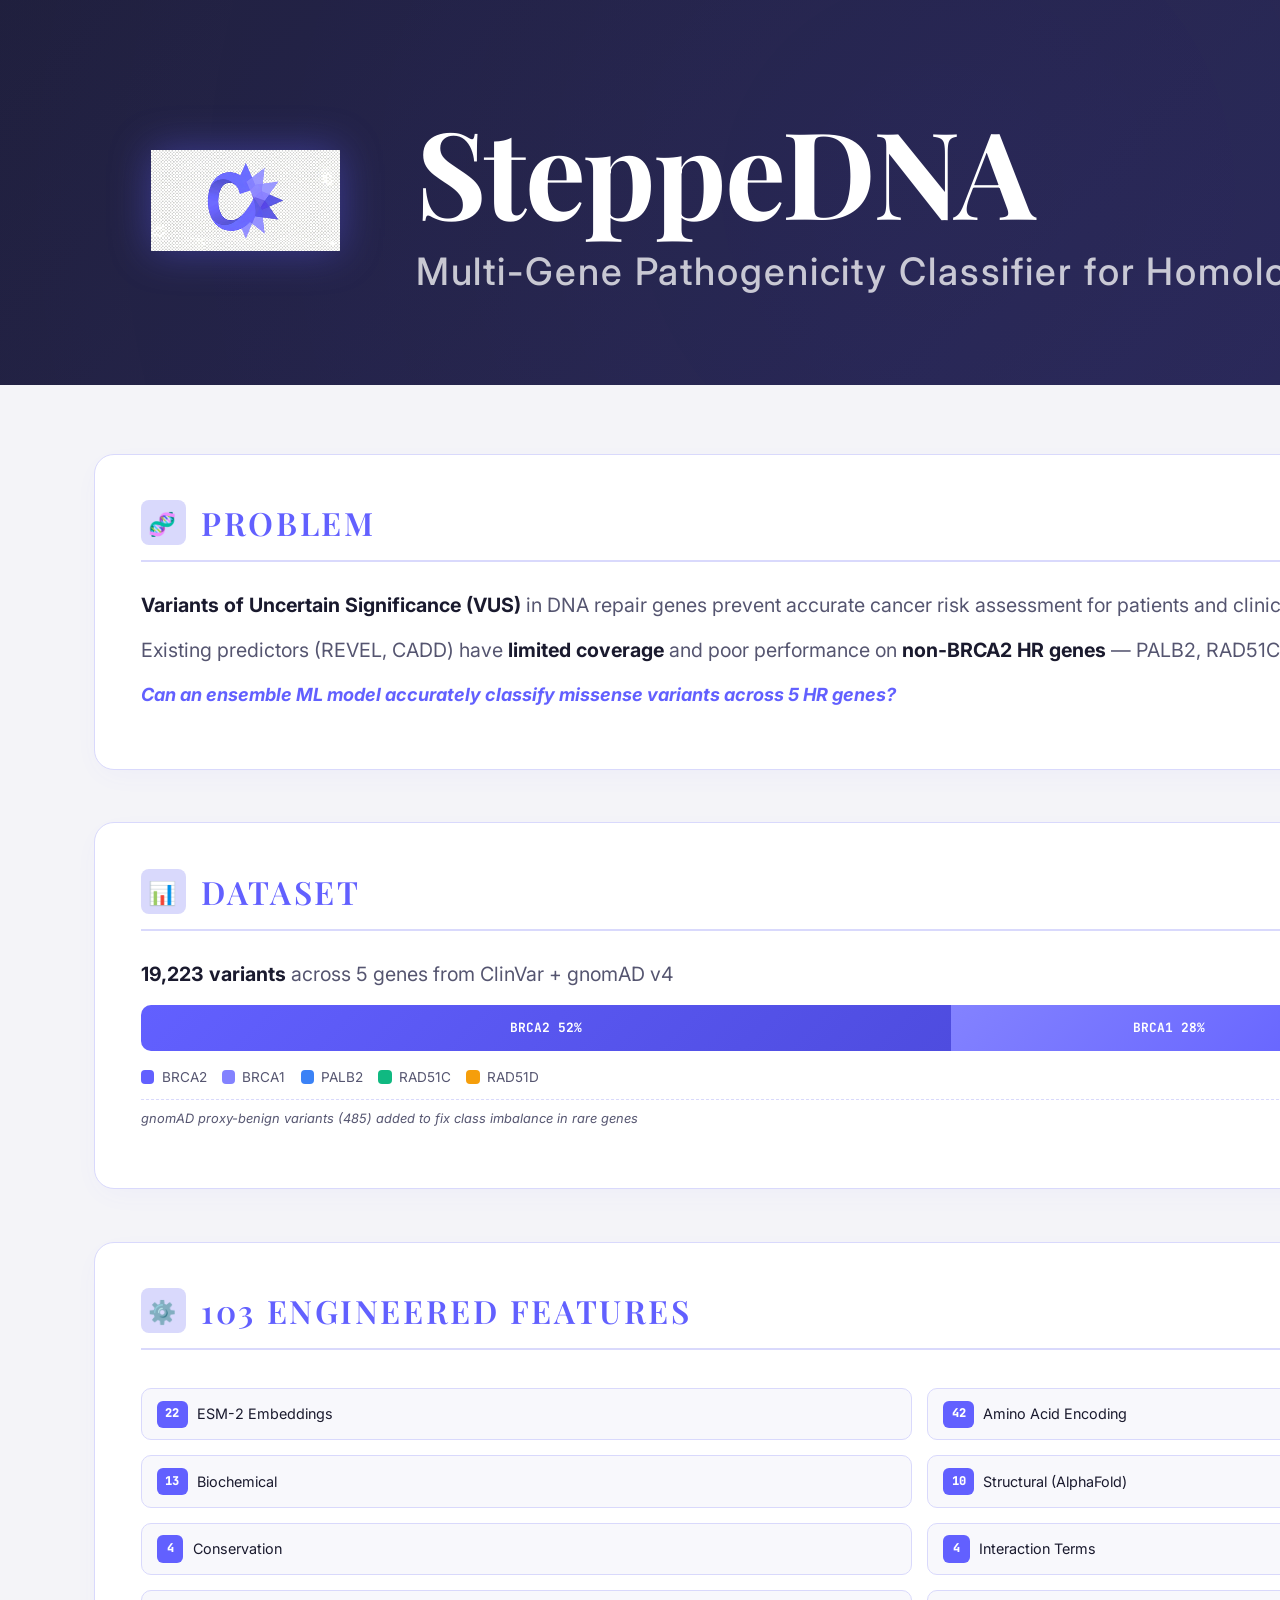
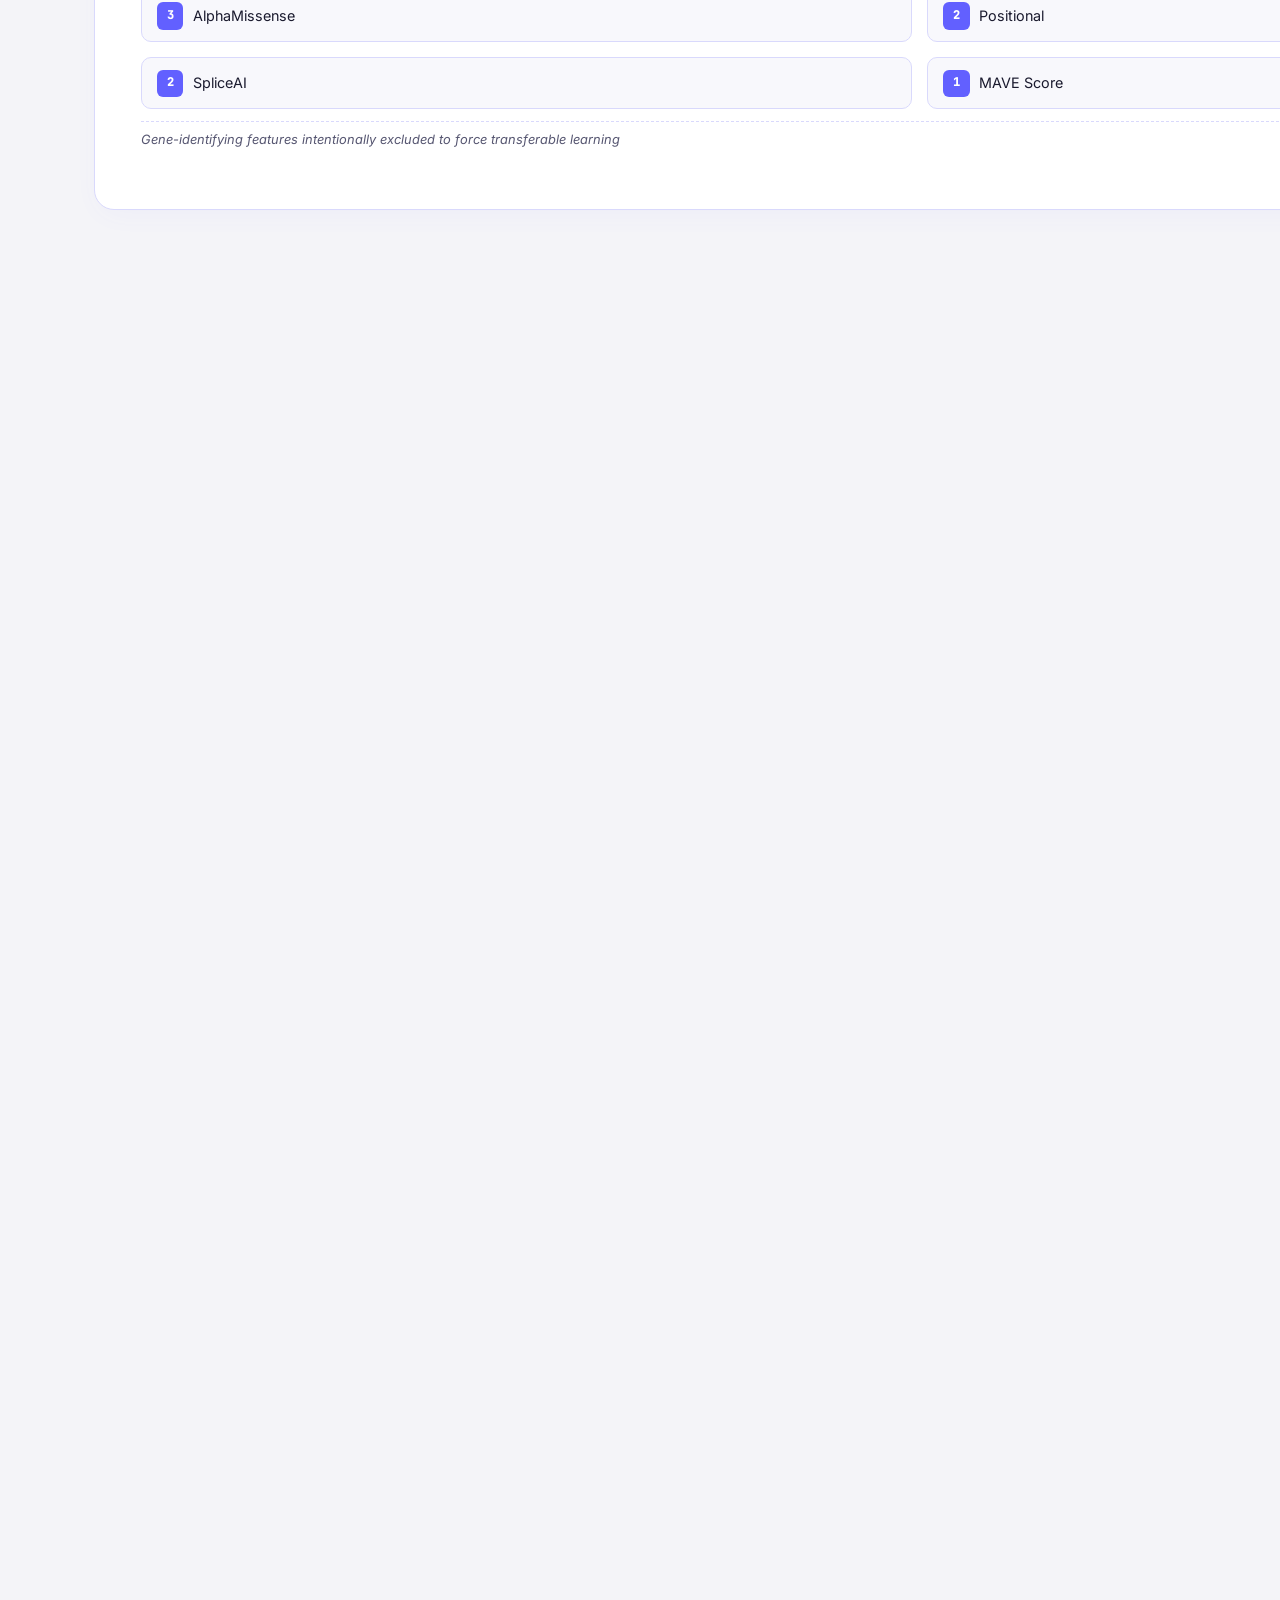
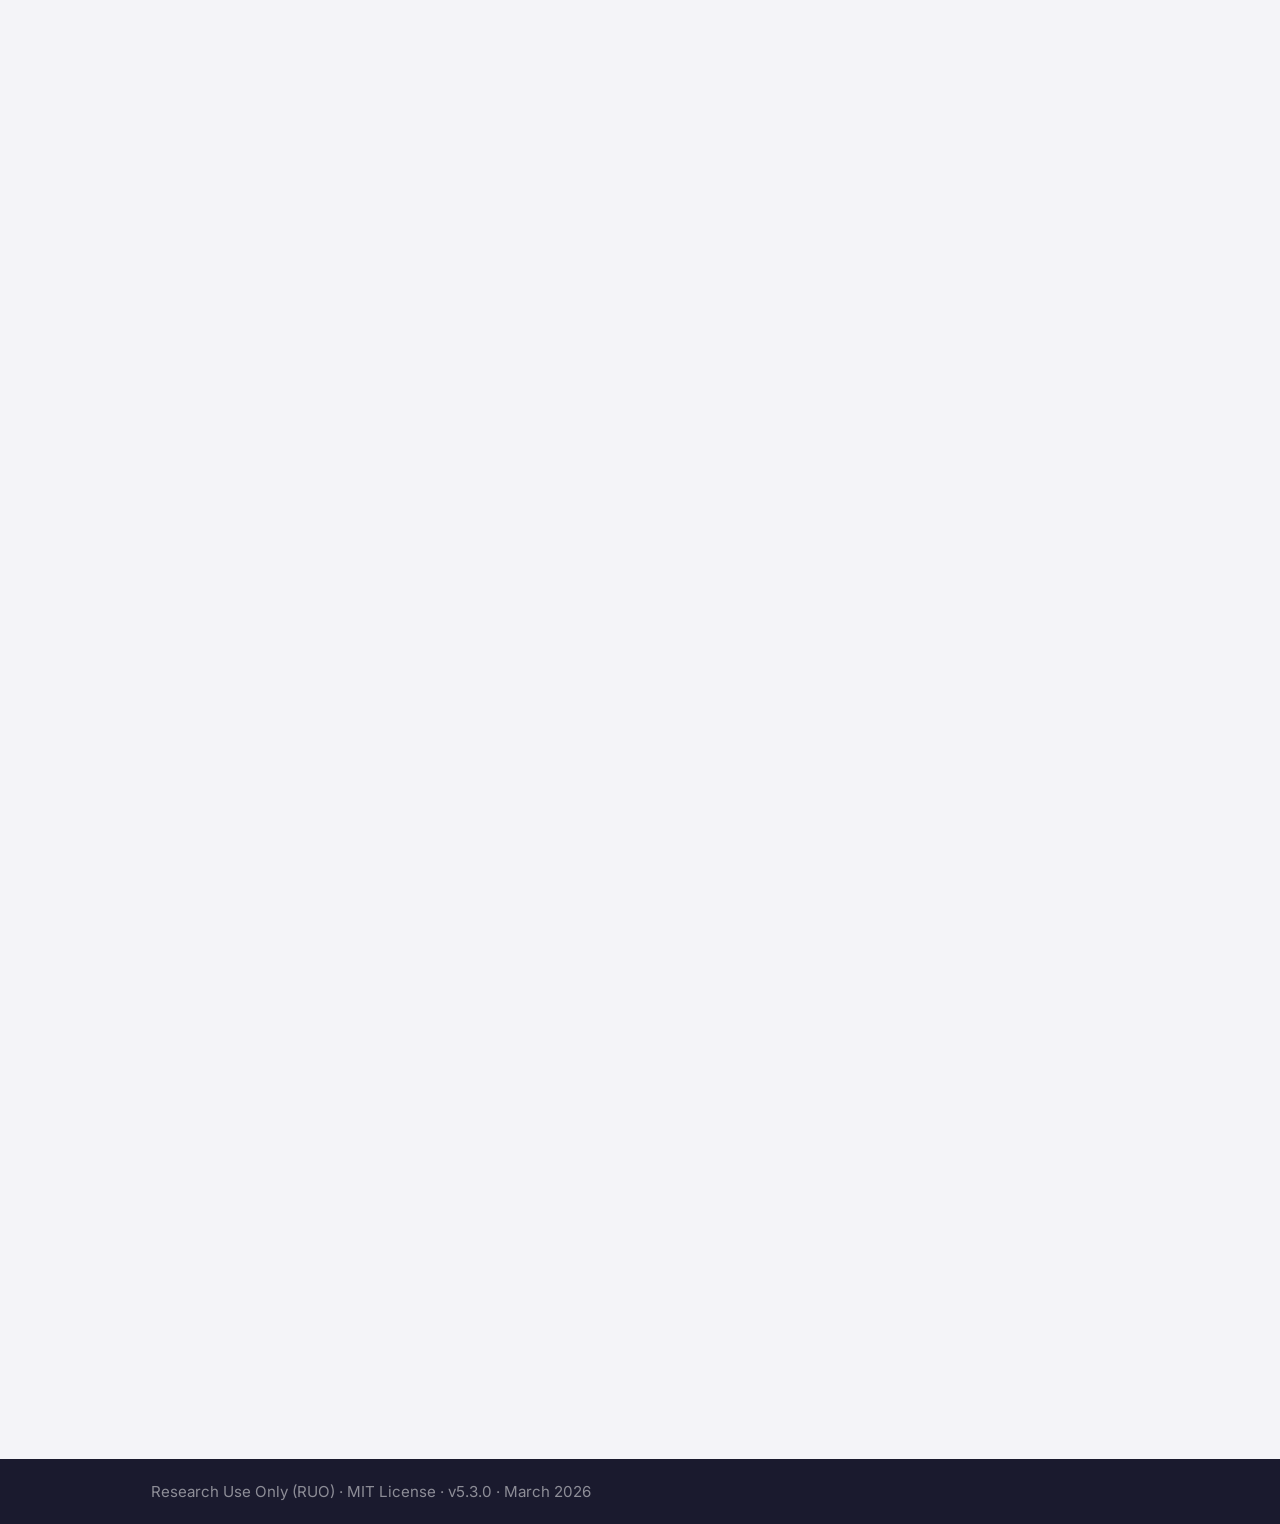
==== poster.html @ eaa63366 "Add Infomatrix Asia research poster (165×125cm) Visual-first HTML poster matching SteppeDNA frontend" ====
<!DOCTYPE html>
<html lang="en">
<head>
<meta charset="UTF-8">
<meta name="viewport" content="width=device-width, initial-scale=1.0">
<title>SteppeDNA — Research Poster</title>
<link href="https://fonts.googleapis.com/css2?family=Inter:wght@400;500;600;700;800&family=Playfair+Display:wght@400;600;700&family=JetBrains+Mono:wght@400;500;600&display=swap" rel="stylesheet">
<style>
  @page {
    size: 165cm 125cm;
    margin: 0;
  }

  * {
    margin: 0;
    padding: 0;
    box-sizing: border-box;
  }

  :root {
    --primary: #6260FF;
    --primary-dark: #4e4cdf;
    --primary-glow: rgba(98, 96, 255, 0.15);
    --text-dark: #1a1a2e;
    --text-body: #555570;
    --bg: #f4f4f8;
    --card-bg: #ffffff;
    --border: #d9d9fc;
    --secondary: #d9d9fc;
    --success: #10B981;
    --danger: #EF4444;
    --warning: #F59E0B;
    --info: #3B82F6;
    --radius: 20px;
  }

  body {
    font-family: 'Inter', -apple-system, BlinkMacSystemFont, sans-serif;
    background: var(--bg);
    color: var(--text-dark);
    width: 165cm;
    height: 125cm;
    overflow: hidden;
    display: flex;
    flex-direction: column;
  }

  /* ─── HEADER BANNER ─── */
  .header {
    background: linear-gradient(135deg, #1a1a2e 0%, #2a2855 40%, #3d3a8a 70%, #6260FF 100%);
    padding: 2.8cm 4cm 2.4cm 4cm;
    display: flex;
    align-items: center;
    justify-content: space-between;
    position: relative;
    overflow: hidden;
    flex-shrink: 0;
  }

  .header::before {
    content: '';
    position: absolute;
    top: 0; left: 0; right: 0; bottom: 0;
    background: radial-gradient(circle at 15% 50%, rgba(98, 96, 255, 0.12) 0%, transparent 50%),
                radial-gradient(circle at 85% 30%, rgba(98, 96, 255, 0.08) 0%, transparent 40%);
  }

  /* DNA helix decorative strands */
  .header::after {
    content: '';
    position: absolute;
    top: -2cm;
    right: 6cm;
    width: 40cm;
    height: 20cm;
    background:
      radial-gradient(ellipse 3cm 0.4cm at 50% 50%, rgba(255,255,255,0.04) 0%, transparent 100%),
      radial-gradient(ellipse 2cm 0.3cm at 30% 40%, rgba(255,255,255,0.03) 0%, transparent 100%),
      radial-gradient(ellipse 2.5cm 0.35cm at 70% 60%, rgba(255,255,255,0.03) 0%, transparent 100%);
  }

  .header-left {
    display: flex;
    align-items: center;
    gap: 2cm;
    position: relative;
    z-index: 1;
  }

  .logo-container {
    width: 5cm;
    height: 5cm;
    flex-shrink: 0;
    display: flex;
    align-items: center;
    justify-content: center;
  }

  .logo-container img {
    width: 100%;
    height: 100%;
    object-fit: contain;
    filter: brightness(1.1) drop-shadow(0 0 20px rgba(98, 96, 255, 0.4));
  }

  .header-title h1 {
    font-family: 'Playfair Display', serif;
    font-size: 3.2cm;
    font-weight: 700;
    color: #ffffff;
    line-height: 1.05;
    letter-spacing: -0.02em;
  }

  .header-subtitle {
    font-size: 1cm;
    color: rgba(255, 255, 255, 0.75);
    font-weight: 500;
    margin-top: 0.4cm;
    letter-spacing: 0.05em;
  }

  .header-right {
    position: relative;
    z-index: 1;
    text-align: right;
    flex-shrink: 0;
  }

  .author-name {
    font-family: 'Inter', sans-serif;
    font-size: 1cm;
    font-weight: 700;
    color: #ffffff;
  }

  .author-affiliation {
    font-size: 0.7cm;
    color: rgba(255, 255, 255, 0.6);
    font-weight: 400;
    margin-top: 0.2cm;
  }

  .competition-badge {
    display: inline-block;
    margin-top: 0.6cm;
    padding: 0.3cm 0.8cm;
    background: rgba(255, 255, 255, 0.12);
    border: 1px solid rgba(255, 255, 255, 0.2);
    border-radius: 99px;
    font-size: 0.6cm;
    font-weight: 600;
    color: rgba(255, 255, 255, 0.85);
    letter-spacing: 0.1em;
    text-transform: uppercase;
  }

  /* ─── MAIN CONTENT GRID ─── */
  .content {
    flex: 1;
    padding: 1.8cm 2.5cm 1.8cm 2.5cm;
    display: grid;
    grid-template-columns: 1fr 1.6fr 1fr;
    grid-template-rows: auto 1fr;
    gap: 1.4cm;
    min-height: 0;
  }

  /* ─── CARDS ─── */
  .card {
    background: var(--card-bg);
    border-radius: var(--radius);
    border: 1px solid var(--border);
    padding: 1.2cm;
    box-shadow: 0 8px 30px -8px rgba(98, 96, 255, 0.06);
    display: flex;
    flex-direction: column;
  }

  .card-title {
    font-family: 'Playfair Display', serif;
    font-size: 0.85cm;
    font-weight: 600;
    color: var(--primary);
    text-transform: uppercase;
    letter-spacing: 0.08em;
    margin-bottom: 0.7cm;
    padding-bottom: 0.4cm;
    border-bottom: 2px solid var(--secondary);
    display: flex;
    align-items: center;
    gap: 0.4cm;
  }

  .card-title .icon {
    width: 1.2cm;
    height: 1.2cm;
    background: var(--secondary);
    border-radius: 8px;
    display: flex;
    align-items: center;
    justify-content: center;
    font-size: 0.6cm;
    flex-shrink: 0;
  }

  .card-body {
    font-size: 0.52cm;
    line-height: 1.65;
    color: var(--text-body);
    flex: 1;
  }

  .card-body p {
    margin-bottom: 0.35cm;
  }

  .card-body strong {
    color: var(--text-dark);
    font-weight: 700;
  }

  .card-body ul {
    list-style: none;
    padding: 0;
  }

  .card-body ul li {
    padding-left: 0.6cm;
    position: relative;
    margin-bottom: 0.2cm;
  }

  .card-body ul li::before {
    content: '';
    position: absolute;
    left: 0;
    top: 0.22cm;
    width: 0.2cm;
    height: 0.2cm;
    background: var(--primary);
    border-radius: 50%;
  }

  /* ─── LEFT COLUMN ─── */
  .col-left {
    display: flex;
    flex-direction: column;
    gap: 1.4cm;
  }

  /* ─── CENTER COLUMN ─── */
  .col-center {
    display: flex;
    flex-direction: column;
    gap: 1.4cm;
  }

  /* ─── RIGHT COLUMN ─── */
  .col-right {
    display: flex;
    flex-direction: column;
    gap: 1.4cm;
  }

  /* ─── PIPELINE DIAGRAM ─── */
  .pipeline {
    display: flex;
    align-items: center;
    justify-content: center;
    gap: 0.3cm;
    padding: 0.6cm 0;
  }

  .pipeline-step {
    background: linear-gradient(135deg, var(--primary) 0%, var(--primary-dark) 100%);
    color: #fff;
    border-radius: 14px;
    padding: 0.5cm 0.6cm;
    text-align: center;
    font-size: 0.42cm;
    font-weight: 700;
    min-width: 3.5cm;
    box-shadow: 0 6px 18px rgba(98, 96, 255, 0.25);
  }

  .pipeline-step small {
    display: block;
    font-size: 0.32cm;
    font-weight: 400;
    opacity: 0.8;
    margin-top: 0.1cm;
  }

  .pipeline-arrow {
    font-size: 0.8cm;
    color: var(--primary);
    font-weight: 300;
  }

  /* ─── FEATURE CATEGORIES VISUAL ─── */
  .feature-grid {
    display: grid;
    grid-template-columns: 1fr 1fr;
    gap: 0.4cm;
    margin-top: 0.3cm;
  }

  .feature-chip {
    background: #f8f8fc;
    border: 1px solid var(--border);
    border-radius: 10px;
    padding: 0.3cm 0.4cm;
    font-size: 0.38cm;
    color: var(--text-dark);
    display: flex;
    align-items: center;
    gap: 0.25cm;
  }

  .feature-chip .feat-count {
    background: var(--primary);
    color: #fff;
    font-weight: 800;
    font-size: 0.32cm;
    padding: 0.1cm 0.22cm;
    border-radius: 6px;
    min-width: 0.7cm;
    text-align: center;
    font-family: 'JetBrains Mono', monospace;
  }

  /* ─── BAR CHARTS ─── */
  .bar-chart {
    display: flex;
    flex-direction: column;
    gap: 0.35cm;
  }

  .bar-row {
    display: flex;
    align-items: center;
    gap: 0.3cm;
  }

  .bar-label {
    font-family: 'JetBrains Mono', monospace;
    font-size: 0.38cm;
    font-weight: 600;
    color: var(--text-dark);
    min-width: 2.5cm;
    text-align: right;
  }

  .bar-track {
    flex: 1;
    height: 0.7cm;
    background: #f0f0f5;
    border-radius: 8px;
    overflow: hidden;
    position: relative;
  }

  .bar-fill {
    height: 100%;
    border-radius: 8px;
    display: flex;
    align-items: center;
    justify-content: flex-end;
    padding-right: 0.3cm;
    font-family: 'JetBrains Mono', monospace;
    font-size: 0.35cm;
    font-weight: 800;
    color: #fff;
    transition: width 0.5s ease;
  }

  .bar-fill.primary { background: linear-gradient(90deg, var(--primary) 0%, #8382ff 100%); }
  .bar-fill.success { background: linear-gradient(90deg, #059669 0%, var(--success) 100%); }
  .bar-fill.danger { background: linear-gradient(90deg, #DC2626 0%, var(--danger) 100%); }
  .bar-fill.warning { background: linear-gradient(90deg, #D97706 0%, var(--warning) 100%); }
  .bar-fill.info { background: linear-gradient(90deg, #2563EB 0%, var(--info) 100%); }
  .bar-fill.gray { background: linear-gradient(90deg, #6b7280 0%, #9ca3af 100%); }

  /* ─── METRIC HIGHLIGHT BOXES ─── */
  .metrics-row {
    display: grid;
    grid-template-columns: repeat(3, 1fr);
    gap: 0.5cm;
    margin: 0.4cm 0;
  }

  .metric-box {
    background: #f8f8fc;
    border: 1.5px solid var(--border);
    border-radius: 14px;
    padding: 0.5cm;
    text-align: center;
  }

  .metric-value {
    font-family: 'JetBrains Mono', monospace;
    font-size: 0.85cm;
    font-weight: 800;
    color: var(--primary);
    line-height: 1.1;
  }

  .metric-value.success { color: var(--success); }
  .metric-value.danger { color: var(--danger); }

  .metric-label {
    font-size: 0.32cm;
    color: var(--text-body);
    font-weight: 600;
    margin-top: 0.12cm;
    text-transform: uppercase;
    letter-spacing: 0.05em;
  }

  /* ─── GENE TABLE ─── */
  .gene-table {
    width: 100%;
    border-collapse: separate;
    border-spacing: 0;
    font-size: 0.4cm;
    margin-top: 0.3cm;
  }

  .gene-table th {
    background: var(--primary);
    color: #fff;
    font-weight: 700;
    padding: 0.3cm 0.35cm;
    text-align: left;
    font-size: 0.36cm;
    text-transform: uppercase;
    letter-spacing: 0.06em;
  }

  .gene-table th:first-child { border-radius: 10px 0 0 0; }
  .gene-table th:last-child { border-radius: 0 10px 0 0; }

  .gene-table td {
    padding: 0.28cm 0.35cm;
    border-bottom: 1px solid var(--border);
    font-family: 'JetBrains Mono', monospace;
    font-weight: 500;
  }

  .gene-table td:first-child {
    font-family: 'Inter', sans-serif;
    font-weight: 700;
    color: var(--text-dark);
    font-style: italic;
  }

  .gene-table tr:last-child td:first-child { border-radius: 0 0 0 10px; }
  .gene-table tr:last-child td:last-child { border-radius: 0 0 10px 0; }

  .gene-table tr:nth-child(even) td {
    background: #fafaff;
  }

  /* Tier badges */
  .tier {
    display: inline-block;
    padding: 0.08cm 0.3cm;
    border-radius: 6px;
    font-size: 0.32cm;
    font-weight: 700;
    font-family: 'Inter', sans-serif;
  }

  .tier.high { background: #D1FAE5; color: #065F46; }
  .tier.moderate { background: #FEF3C7; color: #92400E; }
  .tier.low { background: #FEE2E2; color: #991B1B; }

  /* ─── DATASET VISUAL ─── */
  .dataset-bar {
    display: flex;
    height: 1.2cm;
    border-radius: 10px;
    overflow: hidden;
    margin: 0.4cm 0;
    box-shadow: inset 0 2px 4px rgba(0,0,0,0.06);
  }

  .dataset-segment {
    display: flex;
    align-items: center;
    justify-content: center;
    color: #fff;
    font-family: 'JetBrains Mono', monospace;
    font-size: 0.34cm;
    font-weight: 700;
    position: relative;
    overflow: hidden;
  }

  .dataset-segment span {
    position: relative;
    z-index: 1;
  }

  .dataset-legend {
    display: flex;
    flex-wrap: wrap;
    gap: 0.4cm;
    margin-top: 0.3cm;
  }

  .legend-item {
    display: flex;
    align-items: center;
    gap: 0.2cm;
    font-size: 0.36cm;
    color: var(--text-body);
  }

  .legend-dot {
    width: 0.35cm;
    height: 0.35cm;
    border-radius: 4px;
    flex-shrink: 0;
  }

  /* ─── SOTA COMPARISON ─── */
  .sota-row {
    display: flex;
    align-items: center;
    gap: 0.3cm;
    margin-bottom: 0.35cm;
  }

  .sota-name {
    font-weight: 700;
    font-size: 0.4cm;
    min-width: 3cm;
    color: var(--text-dark);
  }

  .sota-bar-track {
    flex: 1;
    height: 0.8cm;
    background: #f0f0f5;
    border-radius: 8px;
    overflow: hidden;
  }

  .sota-bar-fill {
    height: 100%;
    border-radius: 8px;
    display: flex;
    align-items: center;
    justify-content: flex-end;
    padding-right: 0.3cm;
    font-family: 'JetBrains Mono', monospace;
    font-size: 0.36cm;
    font-weight: 800;
    color: #fff;
  }

  /* ─── IMPACT ARROW BOXES ─── */
  .impact-grid {
    display: grid;
    grid-template-columns: 1fr 1fr;
    gap: 0.4cm;
    margin-top: 0.3cm;
  }

  .impact-box {
    background: #f8f8fc;
    border: 1px solid var(--border);
    border-radius: 12px;
    padding: 0.4cm;
    text-align: center;
  }

  .impact-gene {
    font-weight: 700;
    font-size: 0.4cm;
    color: var(--text-dark);
    font-style: italic;
  }

  .impact-values {
    display: flex;
    align-items: center;
    justify-content: center;
    gap: 0.2cm;
    margin-top: 0.15cm;
    font-family: 'JetBrains Mono', monospace;
    font-size: 0.38cm;
    font-weight: 700;
  }

  .impact-before { color: var(--danger); }
  .impact-arrow { color: var(--primary); font-size: 0.5cm; }
  .impact-after { color: var(--success); }
  .impact-delta {
    font-size: 0.3cm;
    color: var(--success);
    font-weight: 800;
  }

  /* ─── CONCLUSIONS & QR ─── */
  .conclusion-list {
    list-style: none;
    padding: 0;
  }

  .conclusion-list li {
    position: relative;
    padding-left: 0.8cm;
    margin-bottom: 0.35cm;
    font-size: 0.45cm;
    line-height: 1.55;
    color: var(--text-dark);
  }

  .conclusion-list li::before {
    content: attr(data-num);
    position: absolute;
    left: 0;
    top: 0;
    font-family: 'JetBrains Mono', monospace;
    font-weight: 800;
    font-size: 0.42cm;
    color: var(--primary);
  }

  /* ─── ENSEMBLE DIAGRAM ─── */
  .ensemble-visual {
    display: flex;
    flex-direction: column;
    align-items: center;
    gap: 0.4cm;
    padding: 0.5cm 0;
  }

  .ensemble-row {
    display: flex;
    align-items: center;
    gap: 0.5cm;
  }

  .model-box {
    border-radius: 14px;
    padding: 0.4cm 0.6cm;
    text-align: center;
    font-weight: 700;
    font-size: 0.42cm;
    box-shadow: 0 4px 12px rgba(0,0,0,0.08);
  }

  .model-box.xgb {
    background: linear-gradient(135deg, #6260FF 0%, #4e4cdf 100%);
    color: #fff;
  }

  .model-box.mlp {
    background: linear-gradient(135deg, #8382ff 0%, #6260FF 100%);
    color: #fff;
  }

  .model-box.calib {
    background: #fff;
    border: 2px solid var(--primary);
    color: var(--primary);
  }

  .model-box.output {
    background: linear-gradient(135deg, var(--success) 0%, #059669 100%);
    color: #fff;
    font-size: 0.45cm;
  }

  .weight-label {
    font-family: 'JetBrains Mono', monospace;
    font-size: 0.34cm;
    font-weight: 600;
    color: var(--text-body);
  }

  .merge-symbol {
    font-size: 0.6cm;
    color: var(--primary);
    font-weight: 300;
  }

  /* ─── FOOTER ─── */
  .footer {
    background: var(--text-dark);
    padding: 0.6cm 4cm;
    display: flex;
    align-items: center;
    justify-content: space-between;
    flex-shrink: 0;
  }

  .footer-text {
    color: rgba(255, 255, 255, 0.5);
    font-size: 0.4cm;
  }

  .footer-links {
    display: flex;
    gap: 1.5cm;
  }

  .footer-link {
    color: rgba(255, 255, 255, 0.65);
    font-size: 0.4cm;
    font-family: 'JetBrains Mono', monospace;
    font-weight: 500;
  }

  /* ─── SPANNING ─── */
  .span-full {
    grid-column: 1 / -1;
  }

  /* Highlight text */
  .highlight {
    color: var(--primary);
    font-weight: 700;
  }

  /* Inline badge */
  .badge {
    display: inline-block;
    padding: 0.05cm 0.25cm;
    border-radius: 6px;
    font-size: 0.34cm;
    font-weight: 700;
    font-family: 'JetBrains Mono', monospace;
  }
  .badge.pathogenic { background: #FEE2E2; color: #991B1B; }
  .badge.benign { background: #D1FAE5; color: #065F46; }

  /* Section divider */
  .section-note {
    font-size: 0.34cm;
    color: var(--text-body);
    font-style: italic;
    margin-top: 0.3cm;
    padding-top: 0.2cm;
    border-top: 1px dashed var(--border);
  }

  /* ─── PRINT STYLES ─── */
  @media print {
    body {
      -webkit-print-color-adjust: exact;
      print-color-adjust: exact;
    }
  }
</style>
</head>
<body>

<!-- ═══════════ HEADER ═══════════ -->
<div class="header">
  <div class="header-left">
    <div class="logo-container">
      <img src="frontend/logo.png" alt="SteppeDNA Logo">
    </div>
    <div class="header-title">
      <h1>SteppeDNA</h1>
      <div class="header-subtitle">Multi-Gene Pathogenicity Classifier for Homologous Recombination DNA Repair Genes</div>
    </div>
  </div>
  <div class="header-right">
    <div class="author-name">Elnar Abzhakhanov</div>
    <div class="author-affiliation">Kazakhstan</div>
    <div class="competition-badge">Infomatrix Asia 2026</div>
  </div>
</div>

<!-- ═══════════ CONTENT GRID ═══════════ -->
<div class="content">

  <!-- ─── LEFT COLUMN ─── -->
  <div class="col-left">

    <!-- PROBLEM -->
    <div class="card">
      <div class="card-title"><div class="icon">🧬</div> Problem</div>
      <div class="card-body">
        <p><strong>Variants of Uncertain Significance (VUS)</strong> in DNA repair genes prevent accurate cancer risk assessment for patients and clinicians.</p>
        <p>Existing predictors (REVEL, CADD) have <strong>limited coverage</strong> and poor performance on <strong>non-BRCA2 HR genes</strong> — PALB2, RAD51C, RAD51D.</p>
        <p style="margin-top:0.3cm; font-size:0.48cm; color: var(--primary); font-weight:700; font-style:italic;">Can an ensemble ML model accurately classify missense variants across 5 HR genes?</p>
      </div>
    </div>

    <!-- DATASET -->
    <div class="card">
      <div class="card-title"><div class="icon">📊</div> Dataset</div>
      <div class="card-body">
        <p><strong>19,223 variants</strong> across 5 genes from ClinVar + gnomAD v4</p>
        <div class="dataset-bar">
          <div class="dataset-segment" style="width:52%; background: linear-gradient(135deg, #6260FF, #4e4cdf);">
            <span>BRCA2 52%</span>
          </div>
          <div class="dataset-segment" style="width:28%; background: linear-gradient(135deg, #8382ff, #6260FF);">
            <span>BRCA1 28%</span>
          </div>
          <div class="dataset-segment" style="width:14%; background: linear-gradient(135deg, #3B82F6, #2563EB);">
            <span>PALB2</span>
          </div>
          <div class="dataset-segment" style="width:3.5%; background: linear-gradient(135deg, #10B981, #059669);">
          </div>
          <div class="dataset-segment" style="width:2.5%; background: linear-gradient(135deg, #F59E0B, #D97706);">
          </div>
        </div>
        <div class="dataset-legend">
          <div class="legend-item"><div class="legend-dot" style="background:#6260FF;"></div> BRCA2</div>
          <div class="legend-item"><div class="legend-dot" style="background:#8382ff;"></div> BRCA1</div>
          <div class="legend-item"><div class="legend-dot" style="background:#3B82F6;"></div> PALB2</div>
          <div class="legend-item"><div class="legend-dot" style="background:#10B981;"></div> RAD51C</div>
          <div class="legend-item"><div class="legend-dot" style="background:#F59E0B;"></div> RAD51D</div>
        </div>
        <p class="section-note">gnomAD proxy-benign variants (485) added to fix class imbalance in rare genes</p>
      </div>
    </div>

    <!-- 103 FEATURES -->
    <div class="card">
      <div class="card-title"><div class="icon">⚙️</div> 103 Engineered Features</div>
      <div class="card-body">
        <div class="feature-grid">
          <div class="feature-chip"><span class="feat-count">22</span> ESM-2 Embeddings</div>
          <div class="feature-chip"><span class="feat-count">42</span> Amino Acid Encoding</div>
          <div class="feature-chip"><span class="feat-count">13</span> Biochemical</div>
          <div class="feature-chip"><span class="feat-count">10</span> Structural (AlphaFold)</div>
          <div class="feature-chip"><span class="feat-count">4</span> Conservation</div>
          <div class="feature-chip"><span class="feat-count">4</span> Interaction Terms</div>
          <div class="feature-chip"><span class="feat-count">3</span> AlphaMissense</div>
          <div class="feature-chip"><span class="feat-count">2</span> Positional</div>
          <div class="feature-chip"><span class="feat-count">2</span> SpliceAI</div>
          <div class="feature-chip"><span class="feat-count">1</span> MAVE Score</div>
        </div>
        <p class="section-note">Gene-identifying features intentionally excluded to force transferable learning</p>
      </div>
    </div>

  </div>

  <!-- ─── CENTER COLUMN ─── -->
  <div class="col-center">

    <!-- METHODOLOGY PIPELINE -->
    <div class="card">
      <div class="card-title"><div class="icon">🔬</div> Methodology</div>
      <div class="card-body">
        <div class="pipeline">
          <div class="pipeline-step">ClinVar +<br>gnomAD<small>19,223 variants</small></div>
          <div class="pipeline-arrow">→</div>
          <div class="pipeline-step">Feature<br>Engineering<small>103 features</small></div>
          <div class="pipeline-arrow">→</div>
          <div class="pipeline-step">Ensemble<br>Model<small>XGB + MLP</small></div>
          <div class="pipeline-arrow">→</div>
          <div class="pipeline-step">Isotonic<br>Calibration<small>Probability</small></div>
          <div class="pipeline-arrow">→</div>
          <div class="pipeline-step" style="background: linear-gradient(135deg, var(--success), #059669);">Pathogenicity<br>Score<small>0.0 – 1.0</small></div>
        </div>

        <!-- Ensemble architecture -->
        <div class="ensemble-visual">
          <div class="ensemble-row">
            <div class="model-box xgb">XGBoost<br><span style="font-size:0.34cm; opacity:0.85;">Gradient Boosting</span></div>
            <div class="weight-label">60%</div>
            <div class="merge-symbol">+</div>
            <div class="weight-label">40%</div>
            <div class="model-box mlp">MLP Neural Net<br><span style="font-size:0.34cm; opacity:0.85;">Deep Learning</span></div>
          </div>
          <div style="font-size:0.5cm; color: var(--primary);">↓</div>
          <div class="ensemble-row">
            <div class="model-box calib">Isotonic Calibration</div>
            <div style="font-size:0.5cm; color: var(--primary);">→</div>
            <div class="model-box output">Calibrated Score</div>
          </div>
        </div>
        <p class="section-note">10-fold stratified cross-validation (gene × label stratified) · SMOTE oversampling · Early stopping</p>
      </div>
    </div>

    <!-- RESULTS: Overall Performance -->
    <div class="card">
      <div class="card-title"><div class="icon">📈</div> Results</div>
      <div class="card-body">
        <div class="metrics-row">
          <div class="metric-box">
            <div class="metric-value">0.978</div>
            <div class="metric-label">ROC-AUC</div>
          </div>
          <div class="metric-box">
            <div class="metric-value">0.881</div>
            <div class="metric-label">MCC</div>
          </div>
          <div class="metric-box">
            <div class="metric-value success">95.7%</div>
            <div class="metric-label">Sensitivity</div>
          </div>
        </div>

        <!-- Per-gene table -->
        <table class="gene-table">
          <thead>
            <tr>
              <th>Gene</th>
              <th>Test n</th>
              <th>ROC-AUC</th>
              <th>MCC</th>
              <th>Bal. Acc.</th>
              <th>Tier</th>
            </tr>
          </thead>
          <tbody>
            <tr>
              <td>BRCA2</td>
              <td>2,017</td>
              <td>0.983</td>
              <td>0.891</td>
              <td>96.9%</td>
              <td><span class="tier high">High</span></td>
            </tr>
            <tr>
              <td>RAD51D</td>
              <td>82</td>
              <td>0.804</td>
              <td>0.437</td>
              <td>72.0%</td>
              <td><span class="tier moderate">Moderate</span></td>
            </tr>
            <tr>
              <td>RAD51C</td>
              <td>135</td>
              <td>0.743</td>
              <td>0.403</td>
              <td>70.6%</td>
              <td><span class="tier moderate">Moderate</span></td>
            </tr>
            <tr>
              <td>BRCA1</td>
              <td>1,087</td>
              <td>0.706</td>
              <td>0.312</td>
              <td>66.0%</td>
              <td><span class="tier low">Low</span></td>
            </tr>
            <tr>
              <td>PALB2</td>
              <td>524</td>
              <td>0.641</td>
              <td>0.346</td>
              <td>65.1%</td>
              <td><span class="tier low">Low</span></td>
            </tr>
          </tbody>
        </table>
        <p class="section-note">10-Fold CV AUC: 0.9797 ± 0.0031 · Macro-average AUC: 0.775 · Test set n = 3,845</p>
      </div>
    </div>

  </div>

  <!-- ─── RIGHT COLUMN ─── -->
  <div class="col-right">

    <!-- SOTA COMPARISON -->
    <div class="card">
      <div class="card-title"><div class="icon">🏆</div> vs. State-of-the-Art</div>
      <div class="card-body">
        <div class="bar-chart">
          <div class="bar-row">
            <div class="bar-label">SteppeDNA</div>
            <div class="bar-track">
              <div class="bar-fill primary" style="width: 97.8%;">0.978</div>
            </div>
          </div>
          <div class="bar-row">
            <div class="bar-label">REVEL</div>
            <div class="bar-track">
              <div class="bar-fill gray" style="width: 72.5%;">0.725</div>
            </div>
          </div>
          <div class="bar-row">
            <div class="bar-label">BayesDel</div>
            <div class="bar-track">
              <div class="bar-fill gray" style="width: 72.1%;">0.721</div>
            </div>
          </div>
          <div class="bar-row">
            <div class="bar-label">CADD</div>
            <div class="bar-track">
              <div class="bar-fill gray" style="width: 53.9%;">0.539</div>
            </div>
          </div>
        </div>
        <p class="section-note">Comparison on SteppeDNA's held-out test set (ROC-AUC). Competitors have 72% coverage vs. 100% for SteppeDNA.</p>
      </div>
    </div>

    <!-- KEY INNOVATION: gnomAD Impact -->
    <div class="card">
      <div class="card-title"><div class="icon">💡</div> Key Innovation</div>
      <div class="card-body">
        <p><strong>gnomAD proxy-benign augmentation</strong> dramatically improved non-BRCA2 gene performance:</p>
        <div class="impact-grid">
          <div class="impact-box">
            <div class="impact-gene">RAD51C</div>
            <div class="impact-values">
              <span class="impact-before">0.509</span>
              <span class="impact-arrow">→</span>
              <span class="impact-after">0.743</span>
            </div>
            <div class="impact-delta">+0.234</div>
          </div>
          <div class="impact-box">
            <div class="impact-gene">RAD51D</div>
            <div class="impact-values">
              <span class="impact-before">0.586</span>
              <span class="impact-arrow">→</span>
              <span class="impact-after">0.804</span>
            </div>
            <div class="impact-delta">+0.218</div>
          </div>
          <div class="impact-box">
            <div class="impact-gene">BRCA1</div>
            <div class="impact-values">
              <span class="impact-before">0.563</span>
              <span class="impact-arrow">→</span>
              <span class="impact-after">0.706</span>
            </div>
            <div class="impact-delta">+0.143</div>
          </div>
          <div class="impact-box">
            <div class="impact-gene">PALB2</div>
            <div class="impact-values">
              <span class="impact-before">0.546</span>
              <span class="impact-arrow">→</span>
              <span class="impact-after">0.641</span>
            </div>
            <div class="impact-delta">+0.095</div>
          </div>
        </div>
        <p class="section-note">485 common population variants corrected extreme class imbalance (>90% pathogenic) in non-BRCA2 genes</p>
      </div>
    </div>

    <!-- CONCLUSIONS -->
    <div class="card">
      <div class="card-title"><div class="icon">✦</div> Conclusions</div>
      <div class="card-body">
        <ol class="conclusion-list">
          <li data-num="1.">SteppeDNA achieves <strong>AUC 0.978</strong> across 5 HR genes with <strong>100% variant coverage</strong></li>
          <li data-num="2.">Population-frequency augmentation is <strong>critical</strong> for data-scarce genes</li>
          <li data-num="3.">Per-gene reliability tiers ensure <strong>honest, transparent</strong> reporting</li>
          <li data-num="4.">Web platform delivers <strong>SHAP explanations</strong>, ACMG evidence, and <strong>3D protein visualization</strong></li>
        </ol>
        <p class="section-note" style="margin-top:0.5cm; font-size:0.38cm;"><strong>Future work:</strong> Larger ESM-2 models (650M), prospective clinical validation, Central Asian population data</p>
      </div>
    </div>

  </div>

</div>

<!-- ═══════════ FOOTER ═══════════ -->
<div class="footer">
  <div class="footer-text">Research Use Only (RUO) · MIT License · v5.3.0 · March 2026</div>
  <div class="footer-links">
    <span class="footer-link">github.com/elnarabzhakhanov/SteppeDNA</span>
  </div>
</div>

</body>
</html>
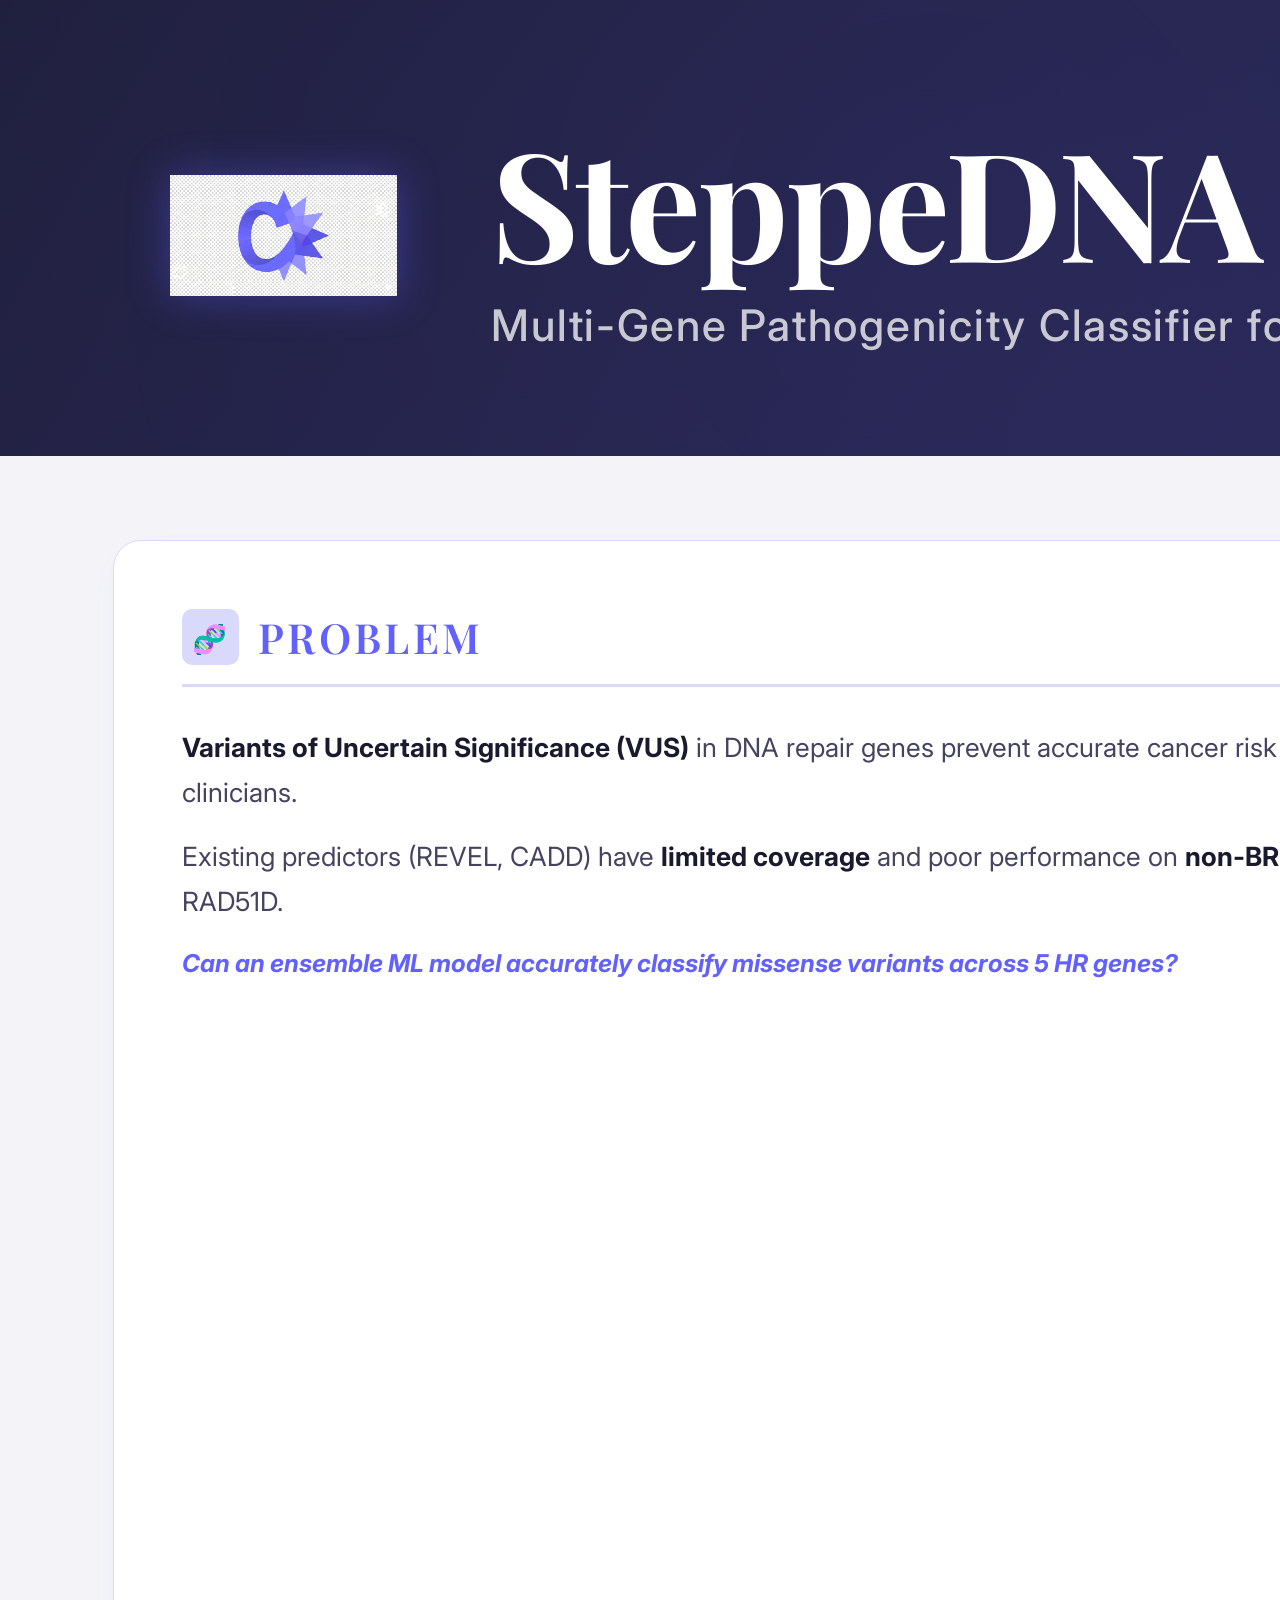
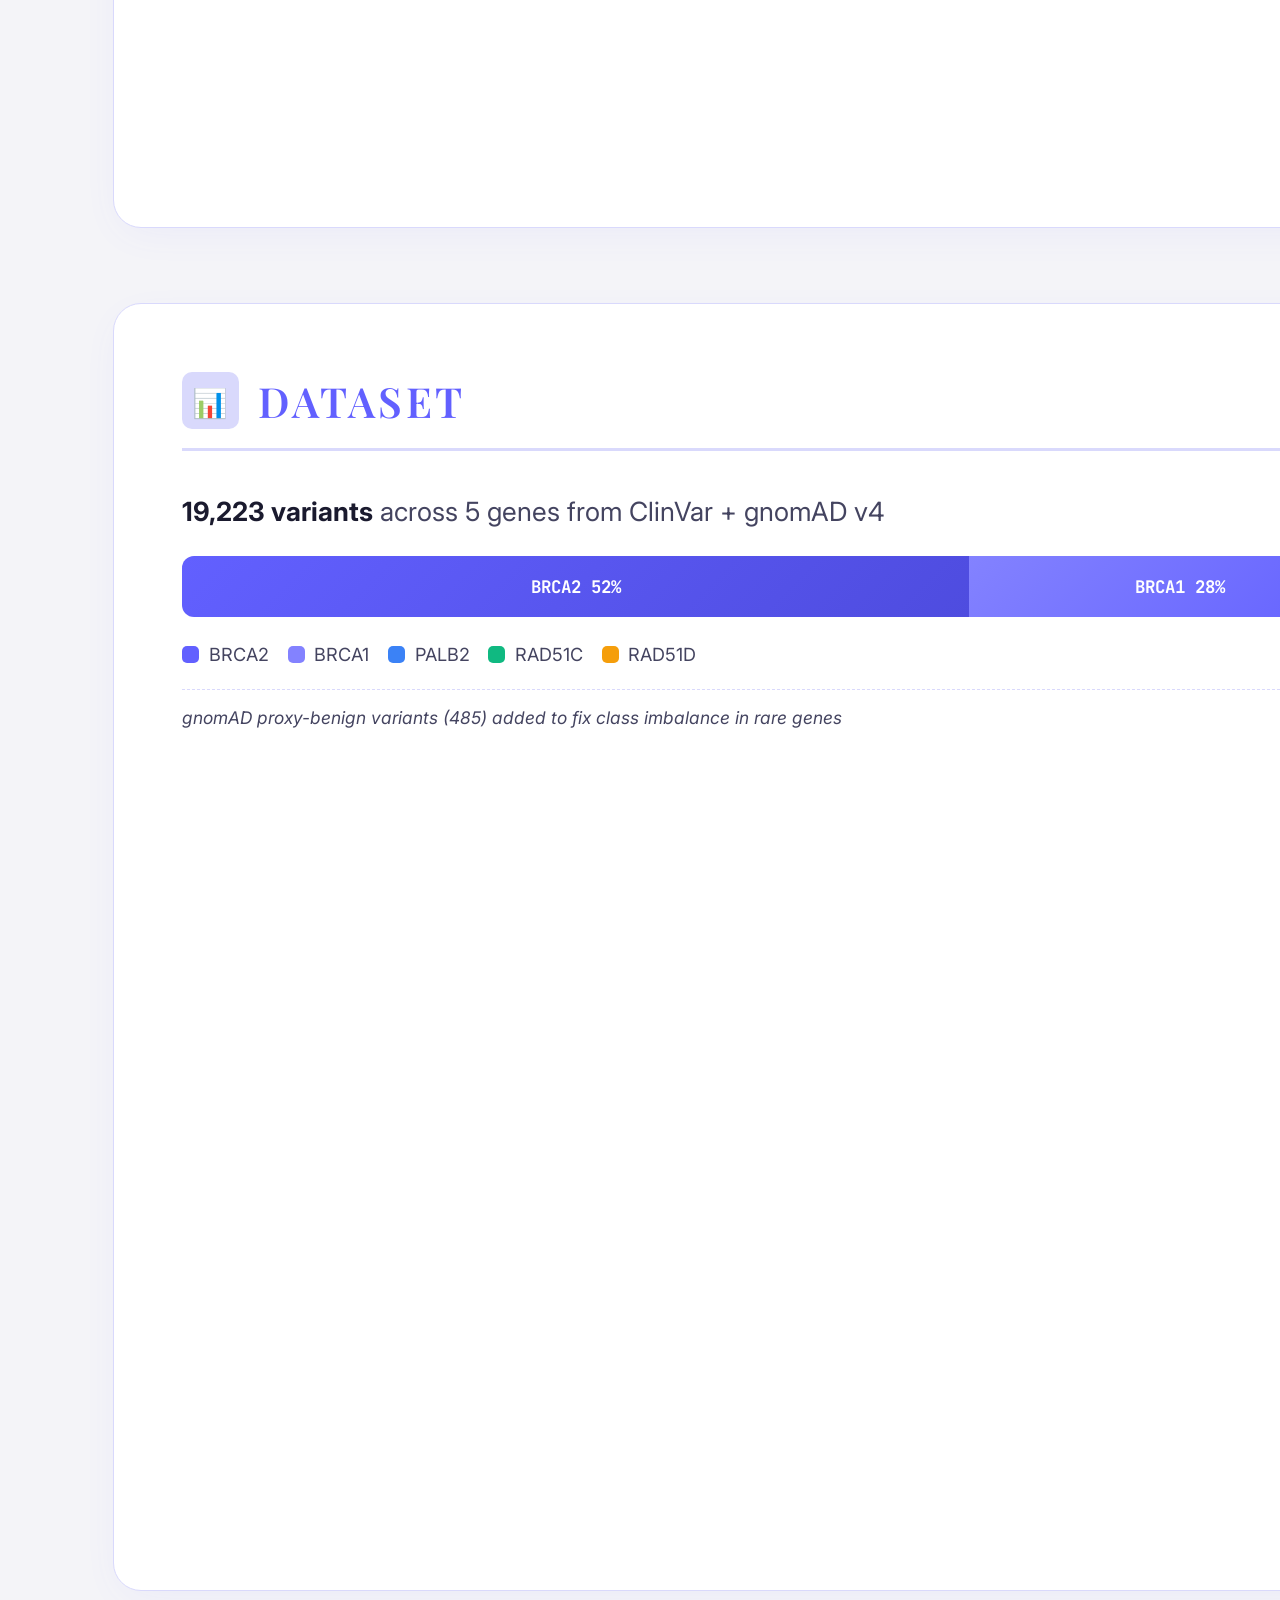
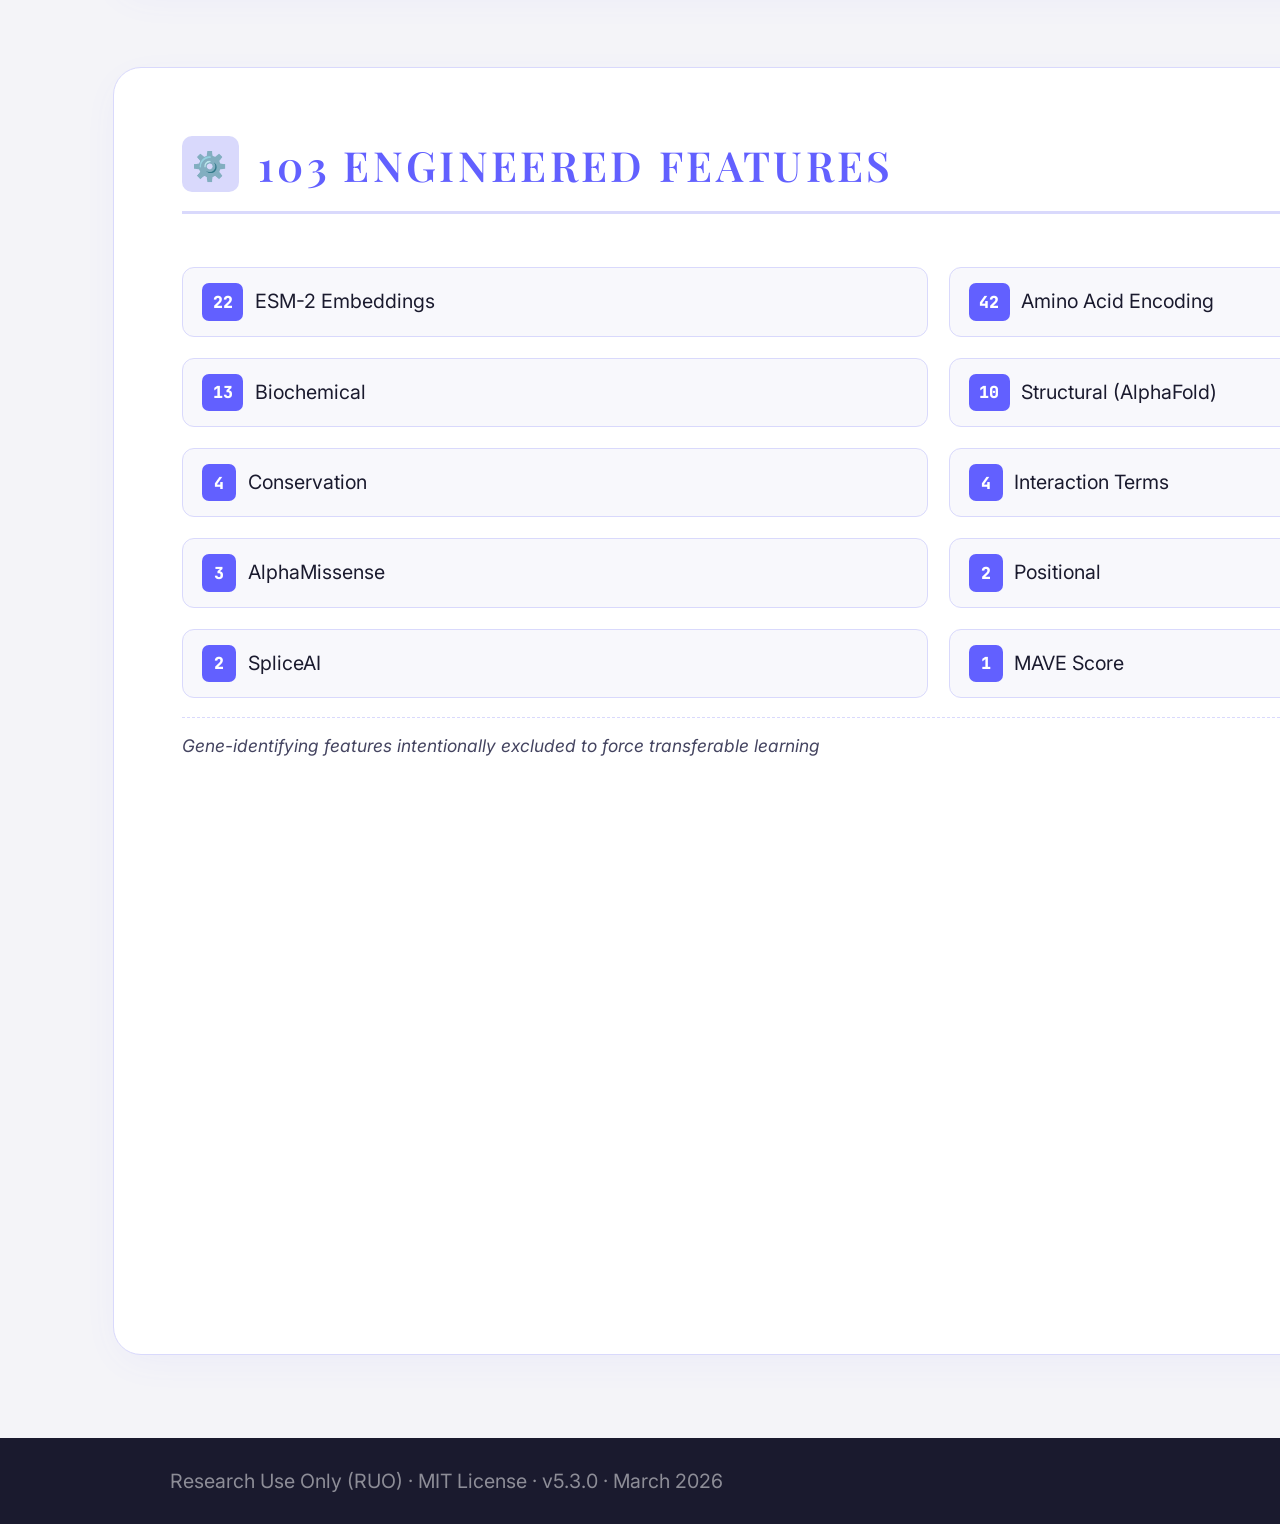
==== commit f74b462a: "Scale up poster layout to fill 165×125cm dimensions Increased all font sizes, padding, gaps, bar hei" ====
--- a/poster.html
+++ b/poster.html
@@ -4,7 +4,7 @@
 <meta charset="UTF-8">
 <meta name="viewport" content="width=device-width, initial-scale=1.0">
 <title>SteppeDNA — Research Poster</title>
-<link href="https://fonts.googleapis.com/css2?family=Inter:wght@400;500;600;700;800&family=Playfair+Display:wght@400;600;700&family=JetBrains+Mono:wght@400;500;600&display=swap" rel="stylesheet">
+<link href="https://fonts.googleapis.com/css2?family=Inter:wght@400;500;600;700;800&family=Playfair+Display:wght@400;600;700&family=JetBrains+Mono:wght@400;500;600;700;800&display=swap" rel="stylesheet">
 <style>
   @page {
     size: 165cm 125cm;
@@ -22,7 +22,7 @@
     --primary-dark: #4e4cdf;
     --primary-glow: rgba(98, 96, 255, 0.15);
     --text-dark: #1a1a2e;
-    --text-body: #555570;
+    --text-body: #444460;
     --bg: #f4f4f8;
     --card-bg: #ffffff;
     --border: #d9d9fc;
@@ -31,7 +31,7 @@
     --danger: #EF4444;
     --warning: #F59E0B;
     --info: #3B82F6;
-    --radius: 20px;
+    --radius: 28px;
   }
 
   body {
@@ -48,7 +48,7 @@
   /* ─── HEADER BANNER ─── */
   .header {
     background: linear-gradient(135deg, #1a1a2e 0%, #2a2855 40%, #3d3a8a 70%, #6260FF 100%);
-    padding: 2.8cm 4cm 2.4cm 4cm;
+    padding: 3.2cm 4.5cm 2.8cm 4.5cm;
     display: flex;
     align-items: center;
     justify-content: space-between;
@@ -65,31 +65,17 @@
                 radial-gradient(circle at 85% 30%, rgba(98, 96, 255, 0.08) 0%, transparent 40%);
   }
 
-  /* DNA helix decorative strands */
-  .header::after {
-    content: '';
-    position: absolute;
-    top: -2cm;
-    right: 6cm;
-    width: 40cm;
-    height: 20cm;
-    background:
-      radial-gradient(ellipse 3cm 0.4cm at 50% 50%, rgba(255,255,255,0.04) 0%, transparent 100%),
-      radial-gradient(ellipse 2cm 0.3cm at 30% 40%, rgba(255,255,255,0.03) 0%, transparent 100%),
-      radial-gradient(ellipse 2.5cm 0.35cm at 70% 60%, rgba(255,255,255,0.03) 0%, transparent 100%);
-  }
-
   .header-left {
     display: flex;
     align-items: center;
-    gap: 2cm;
+    gap: 2.5cm;
     position: relative;
     z-index: 1;
   }
 
   .logo-container {
-    width: 5cm;
-    height: 5cm;
+    width: 6cm;
+    height: 6cm;
     flex-shrink: 0;
     display: flex;
     align-items: center;
@@ -105,7 +91,7 @@
 
   .header-title h1 {
     font-family: 'Playfair Display', serif;
-    font-size: 3.2cm;
+    font-size: 4cm;
     font-weight: 700;
     color: #ffffff;
     line-height: 1.05;
@@ -113,11 +99,11 @@
   }
 
   .header-subtitle {
-    font-size: 1cm;
+    font-size: 1.15cm;
     color: rgba(255, 255, 255, 0.75);
     font-weight: 500;
-    margin-top: 0.4cm;
-    letter-spacing: 0.05em;
+    margin-top: 0.5cm;
+    letter-spacing: 0.04em;
   }
 
   .header-right {
@@ -129,90 +115,97 @@
 
   .author-name {
     font-family: 'Inter', sans-serif;
-    font-size: 1cm;
+    font-size: 1.3cm;
     font-weight: 700;
     color: #ffffff;
   }
 
   .author-affiliation {
-    font-size: 0.7cm;
+    font-size: 0.9cm;
     color: rgba(255, 255, 255, 0.6);
     font-weight: 400;
-    margin-top: 0.2cm;
+    margin-top: 0.25cm;
   }
 
   .competition-badge {
     display: inline-block;
-    margin-top: 0.6cm;
-    padding: 0.3cm 0.8cm;
+    margin-top: 0.7cm;
+    padding: 0.35cm 1cm;
     background: rgba(255, 255, 255, 0.12);
-    border: 1px solid rgba(255, 255, 255, 0.2);
+    border: 1.5px solid rgba(255, 255, 255, 0.25);
     border-radius: 99px;
-    font-size: 0.6cm;
+    font-size: 0.75cm;
     font-weight: 600;
-    color: rgba(255, 255, 255, 0.85);
-    letter-spacing: 0.1em;
+    color: rgba(255, 255, 255, 0.9);
+    letter-spacing: 0.12em;
     text-transform: uppercase;
   }
 
   /* ─── MAIN CONTENT GRID ─── */
   .content {
     flex: 1;
-    padding: 1.8cm 2.5cm 1.8cm 2.5cm;
+    padding: 2.2cm 3cm;
     display: grid;
-    grid-template-columns: 1fr 1.6fr 1fr;
-    grid-template-rows: auto 1fr;
-    gap: 1.4cm;
+    grid-template-columns: 1fr 1.55fr 1fr;
+    gap: 2cm;
     min-height: 0;
+  }
+
+  /* ─── COLUMNS ─── */
+  .col-left, .col-center, .col-right {
+    display: flex;
+    flex-direction: column;
+    gap: 2cm;
   }
 
   /* ─── CARDS ─── */
   .card {
     background: var(--card-bg);
     border-radius: var(--radius);
-    border: 1px solid var(--border);
-    padding: 1.2cm;
-    box-shadow: 0 8px 30px -8px rgba(98, 96, 255, 0.06);
+    border: 1.5px solid var(--border);
+    padding: 1.8cm;
+    box-shadow: 0 10px 40px -10px rgba(98, 96, 255, 0.08);
     display: flex;
     flex-direction: column;
+    flex: 1;
   }
 
   .card-title {
     font-family: 'Playfair Display', serif;
-    font-size: 0.85cm;
+    font-size: 1.1cm;
     font-weight: 600;
     color: var(--primary);
     text-transform: uppercase;
     letter-spacing: 0.08em;
-    margin-bottom: 0.7cm;
-    padding-bottom: 0.4cm;
-    border-bottom: 2px solid var(--secondary);
-    display: flex;
-    align-items: center;
-    gap: 0.4cm;
+    margin-bottom: 1cm;
+    padding-bottom: 0.5cm;
+    border-bottom: 3px solid var(--secondary);
+    display: flex;
+    align-items: center;
+    gap: 0.5cm;
   }
 
   .card-title .icon {
-    width: 1.2cm;
-    height: 1.2cm;
+    width: 1.5cm;
+    height: 1.5cm;
     background: var(--secondary);
-    border-radius: 8px;
+    border-radius: 10px;
     display: flex;
     align-items: center;
     justify-content: center;
-    font-size: 0.6cm;
+    font-size: 0.75cm;
     flex-shrink: 0;
   }
 
   .card-body {
-    font-size: 0.52cm;
-    line-height: 1.65;
+    font-size: 0.7cm;
+    line-height: 1.7;
     color: var(--text-body);
     flex: 1;
   }
 
   .card-body p {
-    margin-bottom: 0.35cm;
+    margin-bottom: 0.5cm;
   }
 
   .card-body strong {
@@ -220,112 +213,69 @@
     font-weight: 700;
   }
 
-  .card-body ul {
-    list-style: none;
-    padding: 0;
-  }
-
-  .card-body ul li {
-    padding-left: 0.6cm;
-    position: relative;
-    margin-bottom: 0.2cm;
-  }
-
-  .card-body ul li::before {
-    content: '';
-    position: absolute;
-    left: 0;
-    top: 0.22cm;
-    width: 0.2cm;
-    height: 0.2cm;
-    background: var(--primary);
-    border-radius: 50%;
-  }
-
-  /* ─── LEFT COLUMN ─── */
-  .col-left {
-    display: flex;
-    flex-direction: column;
-    gap: 1.4cm;
-  }
-
-  /* ─── CENTER COLUMN ─── */
-  .col-center {
-    display: flex;
-    flex-direction: column;
-    gap: 1.4cm;
-  }
-
-  /* ─── RIGHT COLUMN ─── */
-  .col-right {
-    display: flex;
-    flex-direction: column;
-    gap: 1.4cm;
-  }
-
   /* ─── PIPELINE DIAGRAM ─── */
   .pipeline {
     display: flex;
     align-items: center;
     justify-content: center;
-    gap: 0.3cm;
-    padding: 0.6cm 0;
+    gap: 0.4cm;
+    padding: 0.8cm 0;
   }
 
   .pipeline-step {
     background: linear-gradient(135deg, var(--primary) 0%, var(--primary-dark) 100%);
     color: #fff;
-    border-radius: 14px;
-    padding: 0.5cm 0.6cm;
+    border-radius: 16px;
+    padding: 0.7cm 0.8cm;
     text-align: center;
-    font-size: 0.42cm;
-    font-weight: 700;
-    min-width: 3.5cm;
-    box-shadow: 0 6px 18px rgba(98, 96, 255, 0.25);
+    font-size: 0.55cm;
+    font-weight: 700;
+    min-width: 4.2cm;
+    box-shadow: 0 8px 24px rgba(98, 96, 255, 0.25);
   }
 
   .pipeline-step small {
     display: block;
-    font-size: 0.32cm;
+    font-size: 0.42cm;
     font-weight: 400;
     opacity: 0.8;
-    margin-top: 0.1cm;
+    margin-top: 0.15cm;
   }
 
   .pipeline-arrow {
-    font-size: 0.8cm;
+    font-size: 1.1cm;
     color: var(--primary);
     font-weight: 300;
   }
 
-  /* ─── FEATURE CATEGORIES VISUAL ─── */
+  /* ─── FEATURE GRID ─── */
   .feature-grid {
     display: grid;
     grid-template-columns: 1fr 1fr;
-    gap: 0.4cm;
-    margin-top: 0.3cm;
+    gap: 0.55cm;
+    margin-top: 0.4cm;
   }
 
   .feature-chip {
     background: #f8f8fc;
-    border: 1px solid var(--border);
-    border-radius: 10px;
-    padding: 0.3cm 0.4cm;
-    font-size: 0.38cm;
+    border: 1.5px solid var(--border);
+    border-radius: 12px;
+    padding: 0.4cm 0.5cm;
+    font-size: 0.52cm;
     color: var(--text-dark);
     display: flex;
     align-items: center;
-    gap: 0.25cm;
+    gap: 0.3cm;
   }
 
   .feature-chip .feat-count {
     background: var(--primary);
     color: #fff;
     font-weight: 800;
-    font-size: 0.32cm;
-    padding: 0.1cm 0.22cm;
-    border-radius: 6px;
-    min-width: 0.7cm;
+    font-size: 0.44cm;
+    padding: 0.12cm 0.28cm;
+    border-radius: 7px;
+    min-width: 0.9cm;
     text-align: center;
     font-family: 'JetBrains Mono', monospace;
   }
@@ -334,88 +284,82 @@
   .bar-chart {
     display: flex;
     flex-direction: column;
-    gap: 0.35cm;
+    gap: 0.6cm;
   }
 
   .bar-row {
     display: flex;
     align-items: center;
-    gap: 0.3cm;
+    gap: 0.4cm;
   }
 
   .bar-label {
     font-family: 'JetBrains Mono', monospace;
-    font-size: 0.38cm;
+    font-size: 0.55cm;
     font-weight: 600;
     color: var(--text-dark);
-    min-width: 2.5cm;
+    min-width: 3.2cm;
     text-align: right;
   }
 
   .bar-track {
     flex: 1;
-    height: 0.7cm;
+    height: 1.2cm;
     background: #f0f0f5;
-    border-radius: 8px;
+    border-radius: 10px;
     overflow: hidden;
     position: relative;
   }
 
   .bar-fill {
     height: 100%;
-    border-radius: 8px;
+    border-radius: 10px;
     display: flex;
     align-items: center;
     justify-content: flex-end;
-    padding-right: 0.3cm;
-    font-family: 'JetBrains Mono', monospace;
-    font-size: 0.35cm;
+    padding-right: 0.4cm;
+    font-family: 'JetBrains Mono', monospace;
+    font-size: 0.52cm;
     font-weight: 800;
     color: #fff;
-    transition: width 0.5s ease;
   }
 
   .bar-fill.primary { background: linear-gradient(90deg, var(--primary) 0%, #8382ff 100%); }
-  .bar-fill.success { background: linear-gradient(90deg, #059669 0%, var(--success) 100%); }
-  .bar-fill.danger { background: linear-gradient(90deg, #DC2626 0%, var(--danger) 100%); }
-  .bar-fill.warning { background: linear-gradient(90deg, #D97706 0%, var(--warning) 100%); }
-  .bar-fill.info { background: linear-gradient(90deg, #2563EB 0%, var(--info) 100%); }
   .bar-fill.gray { background: linear-gradient(90deg, #6b7280 0%, #9ca3af 100%); }
 
-  /* ─── METRIC HIGHLIGHT BOXES ─── */
+  /* ─── METRIC BOXES ─── */
   .metrics-row {
     display: grid;
     grid-template-columns: repeat(3, 1fr);
-    gap: 0.5cm;
-    margin: 0.4cm 0;
+    gap: 0.7cm;
+    margin: 0.6cm 0;
   }
 
   .metric-box {
     background: #f8f8fc;
-    border: 1.5px solid var(--border);
-    border-radius: 14px;
-    padding: 0.5cm;
+    border: 2px solid var(--border);
+    border-radius: 18px;
+    padding: 0.8cm 0.5cm;
     text-align: center;
   }
 
   .metric-value {
     font-family: 'JetBrains Mono', monospace;
-    font-size: 0.85cm;
+    font-size: 1.3cm;
     font-weight: 800;
     color: var(--primary);
     line-height: 1.1;
   }
 
   .metric-value.success { color: var(--success); }
-  .metric-value.danger { color: var(--danger); }
 
   .metric-label {
-    font-size: 0.32cm;
+    font-size: 0.45cm;
     color: var(--text-body);
     font-weight: 600;
-    margin-top: 0.12cm;
+    margin-top: 0.2cm;
     text-transform: uppercase;
-    letter-spacing: 0.05em;
+    letter-spacing: 0.06em;
   }
 
   /* ─── GENE TABLE ─── */
@@ -423,27 +367,27 @@
     width: 100%;
     border-collapse: separate;
     border-spacing: 0;
-    font-size: 0.4cm;
-    margin-top: 0.3cm;
+    font-size: 0.55cm;
+    margin-top: 0.5cm;
   }
 
   .gene-table th {
     background: var(--primary);
     color: #fff;
     font-weight: 700;
-    padding: 0.3cm 0.35cm;
+    padding: 0.4cm 0.5cm;
     text-align: left;
-    font-size: 0.36cm;
+    font-size: 0.48cm;
     text-transform: uppercase;
     letter-spacing: 0.06em;
   }
 
-  .gene-table th:first-child { border-radius: 10px 0 0 0; }
-  .gene-table th:last-child { border-radius: 0 10px 0 0; }
+  .gene-table th:first-child { border-radius: 12px 0 0 0; }
+  .gene-table th:last-child { border-radius: 0 12px 0 0; }
 
   .gene-table td {
-    padding: 0.28cm 0.35cm;
-    border-bottom: 1px solid var(--border);
+    padding: 0.38cm 0.5cm;
+    border-bottom: 1.5px solid var(--border);
     font-family: 'JetBrains Mono', monospace;
     font-weight: 500;
   }
@@ -455,19 +399,16 @@
     font-style: italic;
   }
 
-  .gene-table tr:last-child td:first-child { border-radius: 0 0 0 10px; }
-  .gene-table tr:last-child td:last-child { border-radius: 0 0 10px 0; }
-
-  .gene-table tr:nth-child(even) td {
-    background: #fafaff;
-  }
-
-  /* Tier badges */
+  .gene-table tr:last-child td:first-child { border-radius: 0 0 0 12px; }
+  .gene-table tr:last-child td:last-child { border-radius: 0 0 12px 0; }
+
+  .gene-table tr:nth-child(even) td { background: #fafaff; }
+
   .tier {
     display: inline-block;
-    padding: 0.08cm 0.3cm;
-    border-radius: 6px;
-    font-size: 0.32cm;
+    padding: 0.1cm 0.35cm;
+    border-radius: 8px;
+    font-size: 0.42cm;
     font-weight: 700;
     font-family: 'Inter', sans-serif;
   }
@@ -476,13 +417,13 @@
   .tier.moderate { background: #FEF3C7; color: #92400E; }
   .tier.low { background: #FEE2E2; color: #991B1B; }
 
-  /* ─── DATASET VISUAL ─── */
+  /* ─── DATASET BAR ─── */
   .dataset-bar {
     display: flex;
-    height: 1.2cm;
-    border-radius: 10px;
+    height: 1.6cm;
+    border-radius: 12px;
     overflow: hidden;
-    margin: 0.4cm 0;
+    margin: 0.6cm 0;
     box-shadow: inset 0 2px 4px rgba(0,0,0,0.06);
   }
 
@@ -492,94 +433,54 @@
     justify-content: center;
     color: #fff;
     font-family: 'JetBrains Mono', monospace;
-    font-size: 0.34cm;
+    font-size: 0.46cm;
     font-weight: 700;
     position: relative;
-    overflow: hidden;
-  }
-
-  .dataset-segment span {
-    position: relative;
-    z-index: 1;
-  }
+  }
+
+  .dataset-segment span { position: relative; z-index: 1; }
 
   .dataset-legend {
     display: flex;
     flex-wrap: wrap;
-    gap: 0.4cm;
-    margin-top: 0.3cm;
+    gap: 0.5cm;
+    margin-top: 0.4cm;
   }
 
   .legend-item {
     display: flex;
     align-items: center;
-    gap: 0.2cm;
-    font-size: 0.36cm;
+    gap: 0.25cm;
+    font-size: 0.48cm;
     color: var(--text-body);
   }
 
   .legend-dot {
-    width: 0.35cm;
-    height: 0.35cm;
-    border-radius: 4px;
+    width: 0.45cm;
+    height: 0.45cm;
+    border-radius: 5px;
     flex-shrink: 0;
   }
 
-  /* ─── SOTA COMPARISON ─── */
-  .sota-row {
-    display: flex;
-    align-items: center;
-    gap: 0.3cm;
-    margin-bottom: 0.35cm;
-  }
-
-  .sota-name {
-    font-weight: 700;
-    font-size: 0.4cm;
-    min-width: 3cm;
-    color: var(--text-dark);
-  }
-
-  .sota-bar-track {
-    flex: 1;
-    height: 0.8cm;
-    background: #f0f0f5;
-    border-radius: 8px;
-    overflow: hidden;
-  }
-
-  .sota-bar-fill {
-    height: 100%;
-    border-radius: 8px;
-    display: flex;
-    align-items: center;
-    justify-content: flex-end;
-    padding-right: 0.3cm;
-    font-family: 'JetBrains Mono', monospace;
-    font-size: 0.36cm;
-    font-weight: 800;
-    color: #fff;
-  }
-
-  /* ─── IMPACT ARROW BOXES ─── */
+  /* ─── IMPACT BOXES ─── */
   .impact-grid {
     display: grid;
     grid-template-columns: 1fr 1fr;
-    gap: 0.4cm;
-    margin-top: 0.3cm;
+    gap: 0.6cm;
+    margin-top: 0.5cm;
   }
 
   .impact-box {
     background: #f8f8fc;
-    border: 1px solid var(--border);
-    border-radius: 12px;
-    padding: 0.4cm;
+    border: 1.5px solid var(--border);
+    border-radius: 14px;
+    padding: 0.6cm;
     text-align: center;
   }
 
   .impact-gene {
     font-weight: 700;
-    font-size: 0.4cm;
+    font-size: 0.58cm;
     color: var(--text-dark);
     font-style: italic;
   }
@@ -588,23 +489,25 @@
     display: flex;
     align-items: center;
     justify-content: center;
-    gap: 0.2cm;
-    margin-top: 0.15cm;
-    font-family: 'JetBrains Mono', monospace;
-    font-size: 0.38cm;
+    gap: 0.3cm;
+    margin-top: 0.25cm;
+    font-family: 'JetBrains Mono', monospace;
+    font-size: 0.55cm;
     font-weight: 700;
   }
 
   .impact-before { color: var(--danger); }
-  .impact-arrow { color: var(--primary); font-size: 0.5cm; }
+  .impact-arrow { color: var(--primary); font-size: 0.65cm; }
   .impact-after { color: var(--success); }
   .impact-delta {
-    font-size: 0.3cm;
+    font-size: 0.44cm;
     color: var(--success);
     font-weight: 800;
-  }
-
-  /* ─── CONCLUSIONS & QR ─── */
+    font-family: 'JetBrains Mono', monospace;
+    margin-top: 0.1cm;
+  }
+
+  /* ─── CONCLUSIONS ─── */
   .conclusion-list {
     list-style: none;
     padding: 0;
@@ -612,10 +515,10 @@
 
   .conclusion-list li {
     position: relative;
-    padding-left: 0.8cm;
-    margin-bottom: 0.35cm;
-    font-size: 0.45cm;
-    line-height: 1.55;
+    padding-left: 1cm;
+    margin-bottom: 0.55cm;
+    font-size: 0.6cm;
+    line-height: 1.6;
     color: var(--text-dark);
   }
 
@@ -626,7 +529,7 @@
     top: 0;
     font-family: 'JetBrains Mono', monospace;
     font-weight: 800;
-    font-size: 0.42cm;
+    font-size: 0.55cm;
     color: var(--primary);
   }
 
@@ -635,23 +538,23 @@
     display: flex;
     flex-direction: column;
     align-items: center;
-    gap: 0.4cm;
-    padding: 0.5cm 0;
+    gap: 0.6cm;
+    padding: 0.7cm 0;
   }
 
   .ensemble-row {
     display: flex;
     align-items: center;
-    gap: 0.5cm;
+    gap: 0.6cm;
   }
 
   .model-box {
-    border-radius: 14px;
-    padding: 0.4cm 0.6cm;
+    border-radius: 16px;
+    padding: 0.55cm 0.8cm;
     text-align: center;
     font-weight: 700;
-    font-size: 0.42cm;
-    box-shadow: 0 4px 12px rgba(0,0,0,0.08);
+    font-size: 0.55cm;
+    box-shadow: 0 6px 16px rgba(0,0,0,0.1);
   }
 
   .model-box.xgb {
@@ -666,33 +569,43 @@
 
   .model-box.calib {
     background: #fff;
-    border: 2px solid var(--primary);
+    border: 2.5px solid var(--primary);
     color: var(--primary);
   }
 
   .model-box.output {
     background: linear-gradient(135deg, var(--success) 0%, #059669 100%);
     color: #fff;
-    font-size: 0.45cm;
+    font-size: 0.58cm;
   }
 
   .weight-label {
     font-family: 'JetBrains Mono', monospace;
-    font-size: 0.34cm;
-    font-weight: 600;
+    font-size: 0.48cm;
+    font-weight: 700;
     color: var(--text-body);
   }
 
   .merge-symbol {
-    font-size: 0.6cm;
+    font-size: 0.8cm;
     color: var(--primary);
-    font-weight: 300;
+    font-weight: 400;
+  }
+
+  /* ─── SECTION NOTE ─── */
+  .section-note {
+    font-size: 0.46cm;
+    color: var(--text-body);
+    font-style: italic;
+    margin-top: 0.5cm;
+    padding-top: 0.35cm;
+    border-top: 1.5px dashed var(--border);
   }
 
   /* ─── FOOTER ─── */
   .footer {
     background: var(--text-dark);
-    padding: 0.6cm 4cm;
+    padding: 0.8cm 4.5cm;
     display: flex;
     align-items: center;
     justify-content: space-between;
@@ -701,55 +614,17 @@
 
   .footer-text {
     color: rgba(255, 255, 255, 0.5);
-    font-size: 0.4cm;
-  }
-
-  .footer-links {
-    display: flex;
-    gap: 1.5cm;
+    font-size: 0.52cm;
   }
 
   .footer-link {
     color: rgba(255, 255, 255, 0.65);
-    font-size: 0.4cm;
+    font-size: 0.52cm;
     font-family: 'JetBrains Mono', monospace;
     font-weight: 500;
   }
 
-  /* ─── SPANNING ─── */
-  .span-full {
-    grid-column: 1 / -1;
-  }
-
-  /* Highlight text */
-  .highlight {
-    color: var(--primary);
-    font-weight: 700;
-  }
-
-  /* Inline badge */
-  .badge {
-    display: inline-block;
-    padding: 0.05cm 0.25cm;
-    border-radius: 6px;
-    font-size: 0.34cm;
-    font-weight: 700;
-    font-family: 'JetBrains Mono', monospace;
-  }
-  .badge.pathogenic { background: #FEE2E2; color: #991B1B; }
-  .badge.benign { background: #D1FAE5; color: #065F46; }
-
-  /* Section divider */
-  .section-note {
-    font-size: 0.34cm;
-    color: var(--text-body);
-    font-style: italic;
-    margin-top: 0.3cm;
-    padding-top: 0.2cm;
-    border-top: 1px dashed var(--border);
-  }
-
-  /* ─── PRINT STYLES ─── */
+  /* ─── PRINT ─── */
   @media print {
     body {
       -webkit-print-color-adjust: exact;
@@ -778,41 +653,31 @@
   </div>
 </div>
 
-<!-- ═══════════ CONTENT GRID ═══════════ -->
+<!-- ═══════════ CONTENT ═══════════ -->
 <div class="content">
 
   <!-- ─── LEFT COLUMN ─── -->
   <div class="col-left">
 
-    <!-- PROBLEM -->
     <div class="card">
       <div class="card-title"><div class="icon">🧬</div> Problem</div>
       <div class="card-body">
         <p><strong>Variants of Uncertain Significance (VUS)</strong> in DNA repair genes prevent accurate cancer risk assessment for patients and clinicians.</p>
         <p>Existing predictors (REVEL, CADD) have <strong>limited coverage</strong> and poor performance on <strong>non-BRCA2 HR genes</strong> — PALB2, RAD51C, RAD51D.</p>
-        <p style="margin-top:0.3cm; font-size:0.48cm; color: var(--primary); font-weight:700; font-style:italic;">Can an ensemble ML model accurately classify missense variants across 5 HR genes?</p>
+        <p style="margin-top:0.5cm; font-size:0.65cm; color: var(--primary); font-weight:700; font-style:italic;">Can an ensemble ML model accurately classify missense variants across 5 HR genes?</p>
       </div>
     </div>
 
-    <!-- DATASET -->
     <div class="card">
       <div class="card-title"><div class="icon">📊</div> Dataset</div>
       <div class="card-body">
         <p><strong>19,223 variants</strong> across 5 genes from ClinVar + gnomAD v4</p>
         <div class="dataset-bar">
-          <div class="dataset-segment" style="width:52%; background: linear-gradient(135deg, #6260FF, #4e4cdf);">
-            <span>BRCA2 52%</span>
-          </div>
-          <div class="dataset-segment" style="width:28%; background: linear-gradient(135deg, #8382ff, #6260FF);">
-            <span>BRCA1 28%</span>
-          </div>
-          <div class="dataset-segment" style="width:14%; background: linear-gradient(135deg, #3B82F6, #2563EB);">
-            <span>PALB2</span>
-          </div>
-          <div class="dataset-segment" style="width:3.5%; background: linear-gradient(135deg, #10B981, #059669);">
-          </div>
-          <div class="dataset-segment" style="width:2.5%; background: linear-gradient(135deg, #F59E0B, #D97706);">
-          </div>
+          <div class="dataset-segment" style="width:52%; background: linear-gradient(135deg, #6260FF, #4e4cdf);"><span>BRCA2 52%</span></div>
+          <div class="dataset-segment" style="width:28%; background: linear-gradient(135deg, #8382ff, #6260FF);"><span>BRCA1 28%</span></div>
+          <div class="dataset-segment" style="width:14%; background: linear-gradient(135deg, #3B82F6, #2563EB);"><span>PALB2</span></div>
+          <div class="dataset-segment" style="width:3.5%; background: linear-gradient(135deg, #10B981, #059669);"></div>
+          <div class="dataset-segment" style="width:2.5%; background: linear-gradient(135deg, #F59E0B, #D97706);"></div>
         </div>
         <div class="dataset-legend">
           <div class="legend-item"><div class="legend-dot" style="background:#6260FF;"></div> BRCA2</div>
@@ -825,7 +690,6 @@
       </div>
     </div>
 
-    <!-- 103 FEATURES -->
     <div class="card">
       <div class="card-title"><div class="icon">⚙️</div> 103 Engineered Features</div>
       <div class="card-body">
@@ -850,7 +714,6 @@
   <!-- ─── CENTER COLUMN ─── -->
   <div class="col-center">
 
-    <!-- METHODOLOGY PIPELINE -->
     <div class="card">
       <div class="card-title"><div class="icon">🔬</div> Methodology</div>
       <div class="card-body">
@@ -865,20 +728,18 @@
           <div class="pipeline-arrow">→</div>
           <div class="pipeline-step" style="background: linear-gradient(135deg, var(--success), #059669);">Pathogenicity<br>Score<small>0.0 – 1.0</small></div>
         </div>
-
-        <!-- Ensemble architecture -->
         <div class="ensemble-visual">
           <div class="ensemble-row">
-            <div class="model-box xgb">XGBoost<br><span style="font-size:0.34cm; opacity:0.85;">Gradient Boosting</span></div>
+            <div class="model-box xgb">XGBoost<br><span style="font-size:0.44cm; opacity:0.85;">Gradient Boosting</span></div>
             <div class="weight-label">60%</div>
             <div class="merge-symbol">+</div>
             <div class="weight-label">40%</div>
-            <div class="model-box mlp">MLP Neural Net<br><span style="font-size:0.34cm; opacity:0.85;">Deep Learning</span></div>
-          </div>
-          <div style="font-size:0.5cm; color: var(--primary);">↓</div>
+            <div class="model-box mlp">MLP Neural Net<br><span style="font-size:0.44cm; opacity:0.85;">Deep Learning</span></div>
+          </div>
+          <div style="font-size:0.7cm; color: var(--primary);">↓</div>
           <div class="ensemble-row">
             <div class="model-box calib">Isotonic Calibration</div>
-            <div style="font-size:0.5cm; color: var(--primary);">→</div>
+            <div style="font-size:0.7cm; color: var(--primary);">→</div>
             <div class="model-box output">Calibrated Score</div>
           </div>
         </div>
@@ -886,7 +747,6 @@
       </div>
     </div>
 
-    <!-- RESULTS: Overall Performance -->
     <div class="card">
       <div class="card-title"><div class="icon">📈</div> Results</div>
       <div class="card-body">
@@ -904,8 +764,6 @@
             <div class="metric-label">Sensitivity</div>
           </div>
         </div>
-
-        <!-- Per-gene table -->
         <table class="gene-table">
           <thead>
             <tr>
@@ -918,46 +776,11 @@
             </tr>
           </thead>
           <tbody>
-            <tr>
-              <td>BRCA2</td>
-              <td>2,017</td>
-              <td>0.983</td>
-              <td>0.891</td>
-              <td>96.9%</td>
-              <td><span class="tier high">High</span></td>
-            </tr>
-            <tr>
-              <td>RAD51D</td>
-              <td>82</td>
-              <td>0.804</td>
-              <td>0.437</td>
-              <td>72.0%</td>
-              <td><span class="tier moderate">Moderate</span></td>
-            </tr>
-            <tr>
-              <td>RAD51C</td>
-              <td>135</td>
-              <td>0.743</td>
-              <td>0.403</td>
-              <td>70.6%</td>
-              <td><span class="tier moderate">Moderate</span></td>
-            </tr>
-            <tr>
-              <td>BRCA1</td>
-              <td>1,087</td>
-              <td>0.706</td>
-              <td>0.312</td>
-              <td>66.0%</td>
-              <td><span class="tier low">Low</span></td>
-            </tr>
-            <tr>
-              <td>PALB2</td>
-              <td>524</td>
-              <td>0.641</td>
-              <td>0.346</td>
-              <td>65.1%</td>
-              <td><span class="tier low">Low</span></td>
-            </tr>
+            <tr><td>BRCA2</td><td>2,017</td><td>0.983</td><td>0.891</td><td>96.9%</td><td><span class="tier high">High</span></td></tr>
+            <tr><td>RAD51D</td><td>82</td><td>0.804</td><td>0.437</td><td>72.0%</td><td><span class="tier moderate">Moderate</span></td></tr>
+            <tr><td>RAD51C</td><td>135</td><td>0.743</td><td>0.403</td><td>70.6%</td><td><span class="tier moderate">Moderate</span></td></tr>
+            <tr><td>BRCA1</td><td>1,087</td><td>0.706</td><td>0.312</td><td>66.0%</td><td><span class="tier low">Low</span></td></tr>
+            <tr><td>PALB2</td><td>524</td><td>0.641</td><td>0.346</td><td>65.1%</td><td><span class="tier low">Low</span></td></tr>
           </tbody>
         </table>
         <p class="section-note">10-Fold CV AUC: 0.9797 ± 0.0031 · Macro-average AUC: 0.775 · Test set n = 3,845</p>
@@ -969,41 +792,31 @@
   <!-- ─── RIGHT COLUMN ─── -->
   <div class="col-right">
 
-    <!-- SOTA COMPARISON -->
     <div class="card">
       <div class="card-title"><div class="icon">🏆</div> vs. State-of-the-Art</div>
       <div class="card-body">
         <div class="bar-chart">
           <div class="bar-row">
             <div class="bar-label">SteppeDNA</div>
-            <div class="bar-track">
-              <div class="bar-fill primary" style="width: 97.8%;">0.978</div>
-            </div>
+            <div class="bar-track"><div class="bar-fill primary" style="width: 97.8%;">0.978</div></div>
           </div>
           <div class="bar-row">
             <div class="bar-label">REVEL</div>
-            <div class="bar-track">
-              <div class="bar-fill gray" style="width: 72.5%;">0.725</div>
-            </div>
+            <div class="bar-track"><div class="bar-fill gray" style="width: 72.5%;">0.725</div></div>
           </div>
           <div class="bar-row">
             <div class="bar-label">BayesDel</div>
-            <div class="bar-track">
-              <div class="bar-fill gray" style="width: 72.1%;">0.721</div>
-            </div>
+            <div class="bar-track"><div class="bar-fill gray" style="width: 72.1%;">0.721</div></div>
           </div>
           <div class="bar-row">
             <div class="bar-label">CADD</div>
-            <div class="bar-track">
-              <div class="bar-fill gray" style="width: 53.9%;">0.539</div>
-            </div>
+            <div class="bar-track"><div class="bar-fill gray" style="width: 53.9%;">0.539</div></div>
           </div>
         </div>
         <p class="section-note">Comparison on SteppeDNA's held-out test set (ROC-AUC). Competitors have 72% coverage vs. 100% for SteppeDNA.</p>
       </div>
     </div>
 
-    <!-- KEY INNOVATION: gnomAD Impact -->
     <div class="card">
       <div class="card-title"><div class="icon">💡</div> Key Innovation</div>
       <div class="card-body">
@@ -1050,7 +863,6 @@
       </div>
     </div>
 
-    <!-- CONCLUSIONS -->
     <div class="card">
       <div class="card-title"><div class="icon">✦</div> Conclusions</div>
       <div class="card-body">
@@ -1060,7 +872,7 @@
           <li data-num="3.">Per-gene reliability tiers ensure <strong>honest, transparent</strong> reporting</li>
           <li data-num="4.">Web platform delivers <strong>SHAP explanations</strong>, ACMG evidence, and <strong>3D protein visualization</strong></li>
         </ol>
-        <p class="section-note" style="margin-top:0.5cm; font-size:0.38cm;"><strong>Future work:</strong> Larger ESM-2 models (650M), prospective clinical validation, Central Asian population data</p>
+        <p class="section-note" style="margin-top:0.6cm; font-size:0.5cm;"><strong>Future work:</strong> Larger ESM-2 models (650M), prospective clinical validation, Central Asian population data</p>
       </div>
     </div>
 
@@ -1071,9 +883,7 @@
 <!-- ═══════════ FOOTER ═══════════ -->
 <div class="footer">
   <div class="footer-text">Research Use Only (RUO) · MIT License · v5.3.0 · March 2026</div>
-  <div class="footer-links">
-    <span class="footer-link">github.com/elnarabzhakhanov/SteppeDNA</span>
-  </div>
+  <span class="footer-link">github.com/elnarabzhakhanov/SteppeDNA</span>
 </div>
 
 </body>
